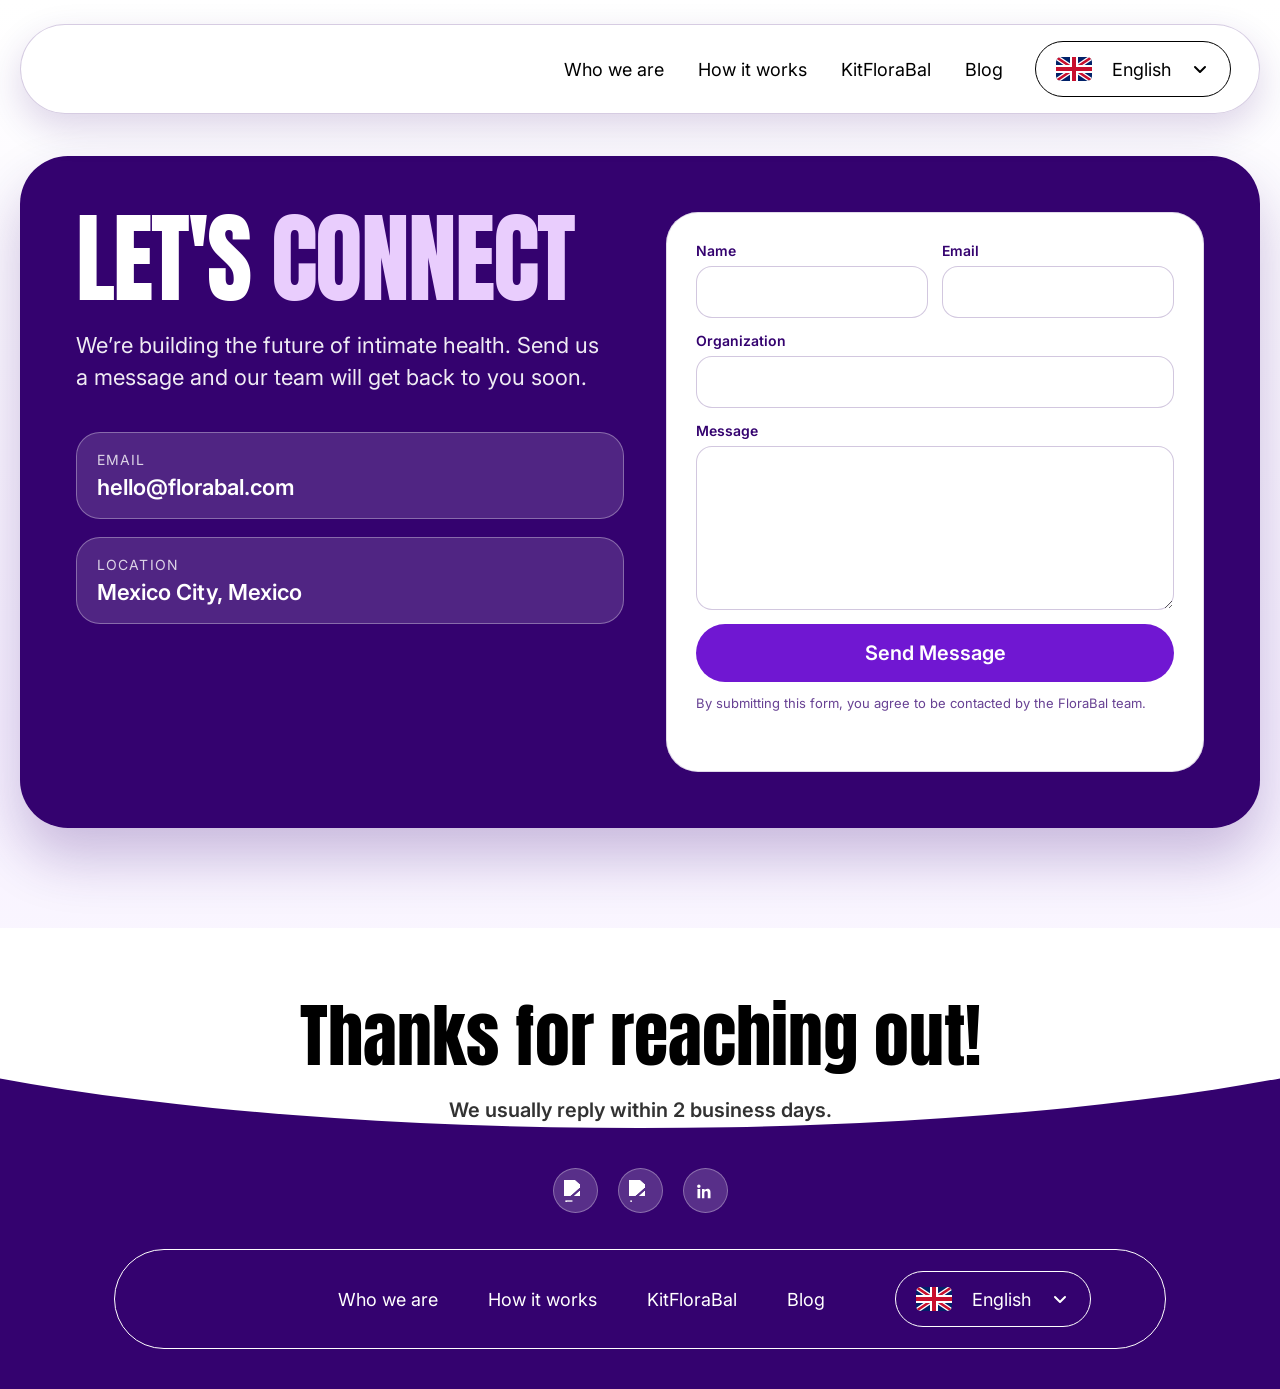
==== contact.html @ 538a1938 "fix: clarify contact form success copy Agent-Logs-Url: https://github.com/Regina988/FloraBal/session" ====
<!DOCTYPE html>
<html lang="en">
<head>
  <meta charset="UTF-8">
  <meta name="viewport" content="width=device-width, initial-scale=1.0">
  <title>FloraBal - Contact</title>
  <link rel="stylesheet" href="styles.css">
  <link href="https://fonts.googleapis.com/css2?family=Anton&family=Inter:wght@400;500;600;700&family=Poppins:wght@400;600;700&display=swap" rel="stylesheet">
</head>
<body class="contact-page">
  <header class="header">
    <nav class="navbar">
      <a href="index.html" class="nav-logo">
        <div class="nav-logo-crop">
          <img src="https://www.figma.com/api/mcp/asset/7f78518b-f1ac-4896-90ff-1c907b80309f" alt="FloraBal Logo" class="logo-img-crop">
        </div>
      </a>
      <button type="button" class="menu-toggle" data-menu-toggle aria-label="Open navigation menu" aria-expanded="false" aria-controls="primary-navigation">
        <span></span>
        <span></span>
        <span></span>
      </button>
      <div class="nav-actions" id="primary-navigation" data-mobile-drawer>
        <ul class="nav-links">
          <li><a href="wip.html" data-i18n="nav.whoWeAre">Who we are</a></li>
          <li><a href="wip.html" data-i18n="nav.howItWorks">How it works</a></li>
          <li><a href="wip.html" data-i18n="nav.kitFloraBal">KitFloraBal</a></li>
          <li><a href="wip.html" data-i18n="nav.blog">Blog</a></li>
        </ul>
        <div class="lang-selector" data-lang-selector>
          <button class="lang-selector-trigger" type="button" data-lang-trigger aria-haspopup="listbox" aria-expanded="false" aria-label="Change language">
            <img src="" alt="UK flag" class="lang-flag" data-lang-current-flag>
            <span class="lang-text" data-i18n="lang.current">English</span>
            <svg class="lang-caret" width="20" height="20" viewBox="0 0 20 20" fill="none">
              <path d="M5 8L10 13L15 8" stroke="currentColor" stroke-width="2" stroke-linecap="round" stroke-linejoin="round"/>
            </svg>
          </button>
          <ul class="lang-menu" role="listbox" aria-label="Language options">
            <li><button type="button" class="lang-option" role="option" data-lang-option data-lang="en"><img src="[data-uri]" alt="UK flag" class="lang-flag" data-lang-option-flag data-lang-flag="en"><span class="lang-option-label">English</span></button></li>
            <li><button type="button" class="lang-option" role="option" data-lang-option data-lang="es"><img src="[data-uri]" alt="Bandera de España" class="lang-flag" data-lang-option-flag data-lang-flag="es"><span class="lang-option-label">Español</span></button></li>
          </ul>
        </div>
      </div>
    </nav>
  </header>
  <div class="mobile-nav-overlay" data-mobile-overlay></div>

  <main class="contact-main">
    <section class="contact-hero">
      <div class="contact-hero-inner">
        <div class="contact-copy">
          <h1 class="contact-heading">
            <span data-i18n="contact.headingPrefix">LET'S</span>
            <span class="text-lilac" data-i18n="contact.headingHighlight">CONNECT</span>
          </h1>
          <p class="contact-lead" data-i18n="contact.lead">
            We’re building the future of intimate health. Send us a message and our team will get back to you soon.
          </p>
          <div class="contact-info-list">
            <div class="contact-info-card">
              <p class="contact-info-label" data-i18n="contact.info.email.label">Email</p>
              <a href="mailto:hello@florabal.com" class="contact-info-value">hello@florabal.com</a>
            </div>
            <div class="contact-info-card">
              <p class="contact-info-label" data-i18n="contact.info.location.label">Location</p>
              <p class="contact-info-value" data-i18n="contact.info.location.value">Mexico City, Mexico</p>
            </div>
          </div>
        </div>

        <form class="contact-form">
          <div class="contact-field-grid">
            <div class="contact-field">
              <label for="contact-name" data-i18n="contact.form.name">Name</label>
              <input id="contact-name" name="name" type="text" autocomplete="name" required>
            </div>
            <div class="contact-field">
              <label for="contact-email" data-i18n="contact.form.email">Email</label>
              <input id="contact-email" name="email" type="email" autocomplete="email" required>
            </div>
          </div>
          <div class="contact-field">
            <label for="contact-company" data-i18n="contact.form.company">Organization</label>
            <input id="contact-company" name="company" type="text" autocomplete="organization">
          </div>
          <div class="contact-field">
            <label for="contact-message" data-i18n="contact.form.message">Message</label>
            <textarea id="contact-message" name="message" rows="5" required></textarea>
          </div>
          <button class="btn-contact-submit" type="submit" data-i18n="contact.form.submit">Send Message</button>
          <p class="contact-form-note" data-i18n="contact.form.note">By submitting this form, you agree to be contacted by the FloraBal team.</p>
          <p class="contact-submit-feedback" data-form-feedback aria-live="polite"></p>
        </form>
      </div>
    </section>
  </main>

  <footer class="footer-section contact-footer">
    <div class="footer-white-ellipse"></div>
    <div class="footer-content">
      <div class="footer-top-content">
        <h2 class="footer-heading" data-i18n="footer.heading">Thanks for reaching out!</h2>
        <p class="footer-subtext" data-i18n="footer.subtext">We usually reply within 2 business days.</p>
      </div>
      <div class="social-icons">
        <a href="wip.html" class="social-link" aria-label="Facebook">
          <img src="https://www.figma.com/api/mcp/asset/e11e60f7-cea5-4b89-84c3-7c060d183990" alt="Facebook">
        </a>
        <a href="wip.html" class="social-link" aria-label="Instagram">
          <img src="https://www.figma.com/api/mcp/asset/6de7e89c-67b3-40a7-8d57-e73ece543006" alt="Instagram">
        </a>
        <a href="wip.html" class="social-link" aria-label="LinkedIn">
          <svg width="24" height="24" viewBox="0 0 24 24" fill="none" aria-hidden="true">
            <path d="M5.3 8.6a1.9 1.9 0 1 1 0-3.8 1.9 1.9 0 0 1 0 3.8ZM3.8 20V9.8h3V20h-3Zm4.9 0V9.8h2.9v1.4h.1c.4-.8 1.4-1.6 2.8-1.6 3 0 3.5 2 3.5 4.5V20h-3v-5.1c0-1.2 0-2.8-1.7-2.8s-2 1.3-2 2.7V20h-2.9Z"/>
          </svg>
        </a>
      </div>
    </div>
    <nav class="bottom-nav">
      <div class="bottom-nav-inner">
        <a href="index.html" class="bottom-nav-logo">
          <div class="bottom-nav-logo-crop">
            <img src="https://www.figma.com/api/mcp/asset/dd02a08c-ef44-49fe-b847-50de80b6694a" alt="FloraBal" class="bottom-logo-img-crop">
          </div>
        </a>
        <ul class="bottom-nav-links">
          <li><a href="wip.html" data-i18n="nav.whoWeAre">Who we are</a></li>
          <li><a href="wip.html" data-i18n="nav.howItWorks">How it works</a></li>
          <li><a href="wip.html" data-i18n="nav.kitFloraBal">KitFloraBal</a></li>
          <li><a href="wip.html" data-i18n="nav.blog">Blog</a></li>
        </ul>
        <div class="lang-selector lang-selector-dark" data-lang-selector>
          <button class="lang-selector-trigger" type="button" data-lang-trigger aria-haspopup="listbox" aria-expanded="false" aria-label="Change language">
            <img src="" alt="UK flag" class="lang-flag" data-lang-current-flag>
            <span class="lang-text" data-i18n="lang.current">English</span>
            <svg class="lang-caret" width="20" height="20" viewBox="0 0 20 20" fill="none">
              <path d="M5 8L10 13L15 8" stroke="currentColor" stroke-width="2" stroke-linecap="round" stroke-linejoin="round"/>
            </svg>
          </button>
          <ul class="lang-menu" role="listbox" aria-label="Language options">
            <li><button type="button" class="lang-option" role="option" data-lang-option data-lang="en"><img src="[data-uri]" alt="UK flag" class="lang-flag" data-lang-option-flag data-lang-flag="en"><span class="lang-option-label">English</span></button></li>
            <li><button type="button" class="lang-option" role="option" data-lang-option data-lang="es"><img src="[data-uri]" alt="Bandera de España" class="lang-flag" data-lang-option-flag data-lang-flag="es"><span class="lang-option-label">Español</span></button></li>
          </ul>
        </div>
      </div>
    </nav>
  </footer>

  <script>
    const translations = {
      en: {
        'lang.current': 'English',
        'nav.whoWeAre': 'Who we are',
        'nav.howItWorks': 'How it works',
        'nav.kitFloraBal': 'KitFloraBal',
        'nav.blog': 'Blog',
        'contact.headingPrefix': "LET'S",
        'contact.headingHighlight': 'CONNECT',
        'contact.lead': 'We’re building the future of intimate health. Send us a message and our team will get back to you soon.',
        'contact.info.email.label': 'Email',
        'contact.info.location.label': 'Location',
        'contact.info.location.value': 'Mexico City, Mexico',
        'contact.form.name': 'Name',
        'contact.form.email': 'Email',
        'contact.form.company': 'Organization',
        'contact.form.message': 'Message',
        'contact.form.submit': 'Send Message',
        'contact.form.note': 'By submitting this form, you agree to be contacted by the FloraBal team.',
        'contact.form.success': 'Thanks! Your message has been prepared. Please review and send it from your email app.',
        'footer.heading': 'Thanks for reaching out!',
        'footer.subtext': 'We usually reply within 2 business days.'
      },
      es: {
        'lang.current': 'Español',
        'nav.whoWeAre': 'Quiénes somos',
        'nav.howItWorks': 'Cómo funciona',
        'nav.kitFloraBal': 'KitFloraBal',
        'nav.blog': 'Blog',
        'contact.headingPrefix': 'HABLEMOS',
        'contact.headingHighlight': 'HOY',
        'contact.lead': 'Estamos construyendo el futuro de la salud íntima. Envíanos un mensaje y nuestro equipo te responderá pronto.',
        'contact.info.email.label': 'Correo',
        'contact.info.location.label': 'Ubicación',
        'contact.info.location.value': 'Ciudad de México, México',
        'contact.form.name': 'Nombre',
        'contact.form.email': 'Correo',
        'contact.form.company': 'Organización',
        'contact.form.message': 'Mensaje',
        'contact.form.submit': 'Enviar mensaje',
        'contact.form.note': 'Al enviar este formulario, aceptas que el equipo de FloraBal se comunique contigo.',
        'contact.form.success': '¡Gracias! Tu mensaje quedó listo. Revísalo y envíalo desde tu app de correo.',
        'footer.heading': '¡Gracias por escribirnos!',
        'footer.subtext': 'Normalmente respondemos dentro de 2 días hábiles.'
      }
    };

    const flagByLanguage = {
      en: "<svg xmlns='http://www.w3.org/2000/svg' viewBox='0 0 36 24'><rect width='36' height='24' fill='#012169'/><path d='M0 0l36 24M36 0L0 24' stroke='#fff' stroke-width='5'/><path d='M0 0l36 24M36 0L0 24' stroke='#C8102E' stroke-width='2.5'/><path d='M18 0v24M0 12h36' stroke='#fff' stroke-width='8'/><path d='M18 0v24M0 12h36' stroke='#C8102E' stroke-width='4'/></svg>",
      es: "<svg xmlns='http://www.w3.org/2000/svg' viewBox='0 0 36 24'><rect width='36' height='24' fill='#c60b1e'/><rect y='6' width='36' height='12' fill='#ffc400'/></svg>"
    };

    const selectorElements = document.querySelectorAll('[data-lang-selector]');
    const optionFlagElements = document.querySelectorAll('[data-lang-option-flag]');
    const storageKey = 'florabal-language';
    const menuToggle = document.querySelector('[data-menu-toggle]');
    const mobileDrawer = document.querySelector('[data-mobile-drawer]');
    const mobileOverlay = document.querySelector('[data-mobile-overlay]');
    const mobileMenuLinks = document.querySelectorAll('.nav-links a');
    const contactForm = document.querySelector('.contact-form');
    const formFeedback = document.querySelector('[data-form-feedback]');

    function applyLanguage(language) {
      const selectedLanguage = translations[language] ? language : 'en';
      const languageMap = translations[selectedLanguage];

      document.documentElement.lang = selectedLanguage;
      document.title = selectedLanguage === 'es' ? 'FloraBal - Contacto' : 'FloraBal - Contact';

      document.querySelectorAll('[data-i18n]').forEach((element) => {
        const key = element.getAttribute('data-i18n');
        if (languageMap[key] !== undefined) {
          element.textContent = languageMap[key];
        }
      });

      selectorElements.forEach((selector) => {
        const flag = selector.querySelector('[data-lang-current-flag]');
        if (flag) {
          flag.src = `data:image/svg+xml,${encodeURIComponent(flagByLanguage[selectedLanguage])}`;
          flag.alt = selectedLanguage === 'es' ? 'Bandera de España' : 'UK flag';
        }
      });

      localStorage.setItem(storageKey, selectedLanguage);

      if (formFeedback) {
        formFeedback.textContent = '';
      }
    }

    function hydrateLanguageOptionFlags() {
      optionFlagElements.forEach((flag) => {
        const optionLanguage = flag.getAttribute('data-lang-flag');
        if (optionLanguage && flagByLanguage[optionLanguage]) {
          flag.src = `data:image/svg+xml,${encodeURIComponent(flagByLanguage[optionLanguage])}`;
        }
      });
    }

    function closeAllMenus() {
      selectorElements.forEach((selector) => {
        selector.classList.remove('is-open');
        const trigger = selector.querySelector('[data-lang-trigger]');
        if (trigger) {
          trigger.setAttribute('aria-expanded', 'false');
        }
      });
    }

    function closeMobileNavigation() {
      document.body.classList.remove('nav-open');
      if (menuToggle) {
        menuToggle.setAttribute('aria-expanded', 'false');
        menuToggle.setAttribute('aria-label', 'Open navigation menu');
      }
    }

    function toggleMobileNavigation() {
      const willOpen = !document.body.classList.contains('nav-open');
      document.body.classList.toggle('nav-open', willOpen);
      if (menuToggle) {
        menuToggle.setAttribute('aria-expanded', String(willOpen));
        menuToggle.setAttribute('aria-label', willOpen ? 'Close navigation menu' : 'Open navigation menu');
      }
    }

    selectorElements.forEach((selector) => {
      const trigger = selector.querySelector('[data-lang-trigger]');
      const options = selector.querySelectorAll('[data-lang-option]');

      trigger?.addEventListener('click', (event) => {
        event.stopPropagation();
        const willOpen = !selector.classList.contains('is-open');
        closeAllMenus();
        if (willOpen) {
          selector.classList.add('is-open');
          trigger.setAttribute('aria-expanded', 'true');
        }
      });

      options.forEach((option) => {
        option.addEventListener('click', (event) => {
          event.preventDefault();
          event.stopPropagation();
          const selectedLanguage = option.getAttribute('data-lang');
          if (selectedLanguage) {
            applyLanguage(selectedLanguage);
          }
          closeAllMenus();
        });
      });
    });

    menuToggle?.addEventListener('click', () => {
      closeAllMenus();
      toggleMobileNavigation();
    });

    mobileOverlay?.addEventListener('click', closeMobileNavigation);

    mobileMenuLinks.forEach((link) => {
      link.addEventListener('click', closeMobileNavigation);
    });

    contactForm?.addEventListener('submit', (event) => {
      event.preventDefault();
      const selectedLanguage = document.documentElement.lang === 'es' ? 'es' : 'en';
      const languageMap = translations[selectedLanguage];

      if (!contactForm.checkValidity()) {
        contactForm.reportValidity();
        return;
      }

      const name = contactForm.elements.namedItem('name')?.value?.trim() || '';
      const email = contactForm.elements.namedItem('email')?.value?.trim() || '';
      const company = contactForm.elements.namedItem('company')?.value?.trim() || '';
      const message = contactForm.elements.namedItem('message')?.value?.trim() || '';
      const mailSubject = name ? `FloraBal Contact - ${name}` : 'FloraBal Contact Form';
      const mailBody = [
        `Name: ${name || '-'}`,
        `Email: ${email || '-'}`,
        `Organization: ${company || '-'}`,
        '',
        'Message:',
        message || '-'
      ].join('\n');
      const mailQuery = new URLSearchParams({ subject: mailSubject, body: mailBody }).toString();

      if (formFeedback) {
        formFeedback.textContent = languageMap['contact.form.success'];
      }

      contactForm.reset();
      window.location.href = `mailto:hello@florabal.com?${mailQuery}`;
    });

    document.addEventListener('click', closeAllMenus);
    document.addEventListener('keydown', (event) => {
      if (event.key === 'Escape') {
        closeAllMenus();
        closeMobileNavigation();
      }
    });

    mobileDrawer?.addEventListener('click', (event) => {
      event.stopPropagation();
    });

    hydrateLanguageOptionFlags();
    applyLanguage(localStorage.getItem(storageKey) || 'en');
  </script>
</body>
</html>
---- styles.css ----
/* ===== Reset & Base ===== */
*, *::before, *::after {
  margin: 0;
  padding: 0;
  box-sizing: border-box;
}

:root {
  --purple: #7017D2;
  --dark-purple: #34026f;
  --lilac: #F7F1FF;
  --light-lilac: #E9CDFD;
  --card-bg: #EEEDFE;
  --white: #FFFFFF;
  --black: #000000;
  --badge-bg: rgba(112, 23, 210, 0.41);
  --callout-bg: rgba(206, 203, 246, 0.57);
  --social-circle-bg: rgba(255, 255, 255, 0.18);
}

html {
  scroll-behavior: smooth;
}

body {
  font-family: 'Inter', sans-serif;
  color: var(--black);
  background: var(--white);
  overflow-x: hidden;
}

a {
  text-decoration: none;
  color: inherit;
}

ul {
  list-style: none;
}

img {
  max-width: 100%;
  display: block;
}

/* ===== Typography ===== */
.section-heading {
  font-family: 'Anton', sans-serif;
  font-size: 90px;
  letter-spacing: -1.8px;
  line-height: 1.1;
  font-weight: 400;
}

.text-white { color: var(--white); }
.text-lilac { color: var(--light-lilac); }
.text-purple { color: var(--purple); }

/* ===== Buttons ===== */
.btn {
  display: inline-flex;
  align-items: center;
  justify-content: center;
  padding: 8px 26px;
  height: 54px;
  border-radius: 50px;
  font-family: 'Inter', sans-serif;
  font-weight: 600;
  font-size: 20px;
  text-decoration: underline;
  color: var(--black);
  background: var(--lilac);
  cursor: pointer;
  border: none;
  transition: opacity 0.2s;
}

.btn:hover {
  opacity: 0.85;
}

/* ===== Header / Navbar ===== */
.header {
  position: relative;
  width: 1248px;
  z-index: 100;
  margin: 24px auto 0;
}

.navbar {
  display: flex;
  align-items: center;
  justify-content: space-between;
  background: rgba(255, 255, 255, 0.96);
  border: 1px solid rgba(52, 2, 111, 0.2);
  border-radius: 50px;
  padding: 16px 28px;
  min-height: 88px;
  box-shadow: 0 14px 36px rgba(52, 2, 111, 0.16);
  backdrop-filter: blur(8px);
}

.nav-actions {
  display: flex;
  align-items: center;
  gap: 32px;
}

/* Logo: uses sprite-crop from Figma asset */
.nav-logo {
  flex-shrink: 0;
  text-decoration: none;
}

.nav-logo-crop {
  width: 174px;
  height: 44px;
  position: relative;
  overflow: hidden;
}

.logo-img-crop {
  position: absolute;
  width: 515.56%;
  max-width: none;
  left: -399.34%;
  top: -145.56%;
}

/* If you replace the logo with your own image file, use this class instead: */
.logo-img-custom {
  height: 44px;
  width: auto;
}

.nav-links {
  display: flex;
  align-items: center;
  gap: 34px;
}

.nav-links a {
  font-size: 18px;
  font-weight: 400;
  color: var(--black);
  transition: color 0.2s;
}

.nav-links a:hover {
  color: var(--purple);
}

.lang-selector {
  position: relative;
  width: 196px;
}

.lang-selector-trigger {
  display: flex;
  align-items: center;
  gap: 8px;
  width: 100%;
  border: 1px solid var(--black);
  border-radius: 50px;
  padding: 12px 20px;
  height: 56px;
  cursor: pointer;
  background: var(--white);
  color: var(--black);
  font: inherit;
}

.lang-flag {
  width: 36px;
  height: 24px;
  border-radius: 5px;
  object-fit: cover;
}

.lang-text {
  font-size: 18px;
  flex: 1;
  text-align: center;
  white-space: nowrap;
}

.lang-caret {
  width: 20px;
  height: 20px;
  transition: transform 0.2s ease;
}

.lang-selector.is-open .lang-caret {
  transform: rotate(180deg);
}

.lang-menu {
  position: absolute;
  top: calc(100% + 8px);
  left: 0;
  right: 0;
  border: 1px solid var(--black);
  border-radius: 18px;
  background: var(--white);
  padding: 8px;
  list-style: none;
  display: none;
  z-index: 30;
}

.lang-selector.is-open .lang-menu {
  display: block;
}

.lang-option {
  width: 100%;
  border: none;
  background: transparent;
  border-radius: 12px;
  padding: 8px 10px;
  display: flex;
  align-items: center;
  gap: 10px;
  cursor: pointer;
  font: inherit;
}

.lang-option:hover,
.lang-option:focus-visible {
  background: var(--lilac);
  outline: none;
}

.lang-option-label {
  font-size: 16px;
  line-height: 1.2;
}

.lang-option .lang-flag {
  width: 28px;
  height: 19px;
}

.menu-toggle,
.mobile-nav-overlay {
  display: none;
}

.menu-toggle {
  align-items: center;
  justify-content: center;
  flex-direction: column;
  gap: 5px;
  width: 48px;
  height: 48px;
  border-radius: 16px;
  border: 1px solid rgba(52, 2, 111, 0.25);
  background: var(--white);
  cursor: pointer;
}

.menu-toggle span {
  display: block;
  width: 22px;
  height: 2px;
  background: var(--dark-purple);
  transition: transform 0.2s ease, opacity 0.2s ease;
}

body.nav-open .menu-toggle span:nth-child(1) {
  transform: translateY(7px) rotate(45deg);
}

body.nav-open .menu-toggle span:nth-child(2) {
  opacity: 0;
}

body.nav-open .menu-toggle span:nth-child(3) {
  transform: translateY(-7px) rotate(-45deg);
}

/* ===== Hero ===== */
.hero {
  padding: 56px 96px 75px;
  max-width: 1440px;
  margin: 0 auto;
}

.hero-image-wrapper {
  position: relative;
  width: 100%;
  height: 812px;
  border-radius: 50px;
  overflow: hidden;
}

.hero-image {
  width: 100%;
  height: 100%;
  object-fit: cover;
}

.hero-overlay {
  position: absolute;
  inset: 0;
  background: rgba(14, 0, 47, 0.1);
}

.hero-title-wrapper {
  position: absolute;
  bottom: 0;
  left: 50%;
  transform: translateX(-50%);
  display: flex;
  align-items: center;
  justify-content: center;
  padding: 10px;
  filter: drop-shadow(0 0 50px rgba(0, 0, 0, 0.3));
}

.hero-title {
  font-family: 'Anton', sans-serif;
  font-size: 350px;
  color: var(--white);
  letter-spacing: -7px;
  line-height: 1;
  text-align: center;
  font-weight: 400;
  position: relative;
  display: inline-block;
  --glow-x: 50%;
  --glow-y: 50%;
}

.hero-title::after {
  content: attr(data-text);
  position: absolute;
  inset: 0;
  color: transparent;
  pointer-events: none;
  background: radial-gradient(
    circle 200px at var(--glow-x) var(--glow-y),
    rgba(247, 235, 255, 1) 0%,
    rgba(239, 220, 255, 0.7) 28%,
    rgba(239, 220, 255, 0.22) 52%,
    rgba(239, 220, 255, 0) 75%
  );
  -webkit-background-clip: text;
  background-clip: text;
  opacity: 0;
  transition: opacity 0.25s ease;
}

.hero-title:hover::after {
  opacity: 1;
}

/* ===== What is FloraBal ===== */
.what-is {
  background: var(--dark-purple);
  padding: 73px 0;
}

.what-is-inner {
  max-width: 1440px;
  margin: 0 auto;
  display: flex;
  align-items: center;
  gap: 77px;
  padding: 0 98px;
}

.what-is-image {
  flex-shrink: 0;
  width: 510px;
  height: 451px;
  border-radius: 50px;
  overflow: hidden;
}

.what-is-image img {
  width: 100%;
  height: 100%;
  object-fit: cover;
}

.what-is-content {
  flex: 1;
  max-width: 659px;
}

.what-is-content .section-heading {
  margin-bottom: 40px;
}

.what-is-text {
  font-size: 20px;
  font-weight: 500;
  line-height: 30px;
  color: var(--white);
  margin-bottom: 16px;
}

.what-is-buttons {
  display: flex;
  gap: 22px;
  margin-top: 32px;
}

/* ===== The Problem ===== */
.problem {
  padding: 80px 0 60px;
  max-width: 1440px;
  margin: 0 auto;
}

.problem-inner {
  padding: 0 96px;
}

.problem-heading {
  margin-bottom: 12px;
}

.problem-content {
  display: flex;
  gap: 30px;
  margin-top: 20px;
}

.problem-left {
  flex-shrink: 0;
  background: var(--lilac);
  border-radius: 50px;
  padding: 40px 20px;
  display: flex;
  align-items: center;
  justify-content: center;
}

.problem-left .mexico-map {
  width: 520px;
  height: 326px;
}

.problem-right {
  flex: 1;
}

.problem-description {
  display: flex;
  gap: 16px;
}

.problem-border {
  width: 4px;
  background: rgba(112, 23, 210, 0.26);
  border-radius: 2px;
  flex-shrink: 0;
  align-self: stretch;
}

.problem-text-area {
  flex: 1;
}

.problem-intro {
  font-size: 22px;
  font-weight: 500;
  line-height: 30px;
  margin-bottom: 24px;
}

.problem-cards {
  display: flex;
  gap: 50px;
  margin-bottom: 24px;
}

.problem-card {
  width: 159px;
  min-height: 210px;
  border: 1px solid var(--light-lilac);
  border-radius: 12px;
  padding: 16px;
  background: var(--white);
}

.problem-card-icon {
  width: 43px;
  height: 43px;
  display: flex;
  align-items: center;
  justify-content: center;
  margin-bottom: 16px;
  background: var(--lilac);
  border-radius: 8px;
}

.problem-card h4 {
  font-size: 18px;
  font-weight: 700;
  letter-spacing: -0.32px;
  margin: 0 0 10px;
}

.problem-card p {
  font-size: 16px;
  font-weight: 400;
  letter-spacing: -0.28px;
  line-height: 1.3;
  margin: 0;
}

.problem-callout {
  background: var(--callout-bg);
  border-radius: 12px;
  padding: 14px;
}

.problem-callout p {
  font-size: 16px;
  font-weight: 500;
  letter-spacing: -0.28px;
  color: var(--dark-purple);
  line-height: 1.4;
}

/* ===== Our Solution ===== */
.solution {
  background: var(--dark-purple);
  padding: 76px 0;
}

.solution-inner {
  max-width: 1440px;
  margin: 0 auto;
  display: flex;
  align-items: stretch;
  gap: 80px;
  padding: 0 96px;
}

.solution-left {
  flex: 1 1 0;
  max-width: none;
  background: rgba(255, 255, 255, 0.06);
  border: 1px solid rgba(233, 205, 253, 0.28);
  border-radius: 36px;
  padding: 38px 34px;
  box-shadow: inset 0 1px 0 rgba(255, 255, 255, 0.16);
}

.solution-left .section-heading {
  margin-bottom: 40px;
}

.solution-badges {
  display: grid;
  grid-template-columns: repeat(3, minmax(0, 1fr));
  gap: 16px;
  margin-bottom: 50px;
}

.badge {
  width: 100%;
  min-height: 118px;
  background: var(--badge-bg);
  border-radius: 12px;
  border: 1px solid rgba(233, 205, 253, 0.28);
  padding: 18px 20px;
  display: flex;
  flex-direction: column;
  justify-content: center;
}

.badge-value {
  font-family: 'Poppins', sans-serif;
  font-weight: 700;
  font-size: 30px;
  line-height: 30px;
  color: var(--white);
}

.badge-label {
  font-family: 'Poppins', sans-serif;
  font-weight: 400;
  font-size: 20px;
  line-height: 30px;
  color: var(--light-lilac);
}

.solution-text {
  font-size: 20px;
  font-weight: 500;
  line-height: 30px;
  color: var(--white);
  margin-bottom: 16px;
}

.solution-text strong {
  font-weight: 700;
}

.solution-left .btn {
  margin-top: 30px;
}

.solution-right {
  flex: 1 1 0;
  max-width: none;
  border-radius: 40px;
  overflow: hidden;
  border: 1px solid rgba(233, 205, 253, 0.28);
  box-shadow: 0 22px 48px rgba(0, 0, 0, 0.25);
  align-self: stretch;
  position: relative;
}

.solution-image {
  position: absolute;
  inset: 0;
  width: 100%;
  height: 100%;
  object-fit: cover;
}

/* ===== Why FloraBal ===== */
.why-florabal {
  padding: 80px 0;
  max-width: 1440px;
  margin: 0 auto;
}

.why-inner {
  padding: 0 95px;
}

.why-heading {
  margin-bottom: 8px;
}

.why-subtitle {
  font-size: 30px;
  font-weight: 500;
  line-height: 45px;
  margin-bottom: 40px;
  max-width: 1246px;
}

.why-cards {
  display: flex;
  gap: 79px;
}

.why-card {
  flex: 1;
  background: var(--card-bg);
  border-radius: 40px;
  padding: 43px 48px 50px;
  min-height: 442px;
}

.why-card-icon {
  width: 80px;
  height: 80px;
  background: var(--white);
  border-radius: 12px;
  display: flex;
  align-items: center;
  justify-content: center;
  margin-bottom: 28px;
}

.why-card h3 {
  font-family: 'Poppins', sans-serif;
  font-weight: 700;
  font-size: 25px;
  line-height: 30px;
  margin-bottom: 20px;
}

.why-card p {
  font-family: 'Poppins', sans-serif;
  font-weight: 400;
  font-size: 20px;
  line-height: 35px;
}

/* ===== Testimonies & Partners ===== */
.testimonies {
  padding: 60px 0 80px;
  max-width: 1440px;
  margin: 0 auto;
}

.testimonies-inner {
  padding: 0 95px;
}

.testimonies-heading {
  margin-bottom: 40px;
}

.testimonial-cards {
  display: flex;
  gap: 42px;
}

.testimonial-card {
  flex: 1;
  background: var(--white);
  border: 1px solid var(--black);
  border-radius: 50px;
  padding: 34px 30px 40px;
  min-height: 417px;
  display: flex;
  flex-direction: column;
}

.testimonial-header {
  display: flex;
  align-items: center;
  gap: 20px;
  margin-bottom: 28px;
}

.testimonial-avatar {
  width: 70px;
  height: 70px;
  border-radius: 50%;
  object-fit: cover;
  flex-shrink: 0;
}

.testimonial-info h4 {
  font-family: 'Poppins', sans-serif;
  font-weight: 600;
  font-size: 20px;
  line-height: 1.2;
}

.testimonial-info p {
  font-family: 'Poppins', sans-serif;
  font-size: 15px;
  line-height: 1.1;
  margin-top: 4px;
}

.testimonial-quote-icon {
  margin-bottom: 20px;
}

.testimonial-quote-icon img {
  width: 54px;
  height: 35px;
}

.testimonial-text {
  font-family: 'Poppins', sans-serif;
  font-size: 20px;
  line-height: 1.2;
  letter-spacing: 0.6px;
  flex: 1;
}

/* ===== Footer / Contact ===== */
.footer-section {
  position: relative;
  overflow: hidden;
  padding-bottom: 40px;
  background: var(--dark-purple);
}

/* White ellipse that overlaps the top — creates the crescent moon transition */
.footer-white-ellipse {
  position: absolute;
  top: -120px;
  left: 50%;
  transform: translateX(-50%);
  width: 1813px;
  height: 340px;
  background: var(--white);
  border-radius: 0 0 50% 50%;
  z-index: 1;
}

.footer-content {
  position: relative;
  z-index: 2;
  text-align: center;
  padding-top: 45px;
}

.footer-top-content {
  position: relative;
  z-index: 2;
}

.footer-bottom-content {
  position: relative;
  z-index: 2;
  margin-top: 68px;
}

.footer-heading {
  font-family: 'Anton', sans-serif;
  font-size: 70px;
  font-weight: 400;
  color: var(--black);
  margin-bottom: 10px;
}

.footer-subtext {
  font-family: 'Inter', sans-serif;
  font-weight: 600;
  font-size: 20px;
  opacity: 0.8;
  margin-top: 6px;
  margin-bottom: 46px;
}

.btn-contact {
  background: var(--lilac);
  border: none;
  border-radius: 30px;
  padding: 16px 40px;
  font-family: 'Inter', sans-serif;
  font-weight: 500;
  font-size: 20px;
  color: var(--black);
  text-decoration: none;
  display: inline-block;
  box-shadow: 0 20px 40px rgba(0, 0, 0, 0.11);
  cursor: pointer;
  transition: opacity 0.2s;
  margin-bottom: 24px;
}

.btn-contact:hover {
  opacity: 0.85;
}

.social-icons {
  display: flex;
  align-items: center;
  justify-content: center;
  gap: 20px;
  margin-bottom: 36px;
}

.social-link {
  display: flex;
  align-items: center;
  justify-content: center;
  width: 45px;
  height: 45px;
  border-radius: 50%;
  background: var(--social-circle-bg);
  border: 1px solid rgba(255, 255, 255, 0.3);
}

.social-link img,
.social-link svg {
  width: 22px;
  height: 22px;
  object-fit: contain;
}

.social-link img {
  filter: brightness(0) invert(1);
}

.social-link svg {
  color: var(--white);
}

.social-link svg path {
  fill: currentColor;
}

/* ===== Bottom Nav ===== */
.bottom-nav {
  background: var(--dark-purple);
  border: 1px solid var(--white);
  border-radius: 50px;
  max-width: 1052px;
  margin: 0 auto;
  padding: 16px 50px;
  position: relative;
  z-index: 3;
}

.bottom-nav-inner {
  display: flex;
  align-items: center;
  justify-content: center;
  gap: 70px;
}

.bottom-nav-logo {
  flex-shrink: 0;
  display: flex;
  align-items: center;
}

.bottom-nav-logo-crop {
  width: 79px;
  height: 66px;
  position: relative;
  overflow: hidden;
}

.bottom-logo-img-crop {
  position: absolute;
  width: 815.18%;
  max-width: none;
  left: -470.16%;
  top: -55.4%;
}

.bottom-nav-links {
  display: flex;
  align-items: center;
  gap: 50px;
}

.bottom-nav-links a {
  font-size: 18px;
  color: var(--white);
  transition: opacity 0.2s;
}

.bottom-nav-links a:hover {
  opacity: 0.8;
}

.lang-selector-dark {
  color: var(--white);
}

.lang-selector-dark .lang-text,
.lang-selector-dark .lang-option-label {
  color: var(--white);
}

.lang-selector-dark .lang-selector-trigger {
  border-color: var(--white);
  color: var(--white);
  background: var(--dark-purple);
}

.lang-selector-dark .lang-menu {
  top: auto;
  bottom: calc(100% + 8px);
  border-color: var(--white);
  background: var(--dark-purple);
}

.lang-selector-dark .lang-option:hover,
.lang-selector-dark .lang-option:focus-visible {
  background: rgba(255, 255, 255, 0.16);
}

html[lang="es"] .navbar {
  gap: 64px;
}

html[lang="es"] .nav-links,
html[lang="es"] .bottom-nav-links {
  gap: 34px;
}

html[lang="es"] .nav-links a,
html[lang="es"] .bottom-nav-links a {
  font-size: 17px;
  line-height: 1.25;
}

html[lang="es"] .section-heading {
  letter-spacing: -1px;
  line-height: 1.15;
}

html[lang="es"] .problem-card {
  height: auto;
  min-height: 220px;
}

html[lang="es"] .problem-card h4,
html[lang="es"] .why-card h3 {
  line-height: 1.25;
}

html[lang="es"] .problem-card p,
html[lang="es"] .why-card p,
html[lang="es"] .testimonial-text,
html[lang="es"] .what-is-text,
html[lang="es"] .problem-intro,
html[lang="es"] .solution-text {
  line-height: 1.45;
}

html[lang="es"] .btn,
html[lang="es"] .btn-contact {
  padding-inline: 30px;
}

/* ===== Responsive ===== */
@media (max-width: 1300px) {
  .header {
    width: calc(100% - 40px);
  }

  .hero {
    padding: 56px 20px 0;
  }

  .hero-title {
    font-size: 200px;
  }

  .section-heading {
    font-size: 60px;
  }

  .what-is-inner,
  .solution-inner {
    padding: 0 40px;
    gap: 40px;
  }

  .problem-inner,
  .why-inner,
  .testimonies-inner {
    padding: 0 40px;
  }

  html[lang="es"] .nav-links,
  html[lang="es"] .bottom-nav-links {
    gap: 18px;
  }

  .why-cards {
    gap: 30px;
  }

  .testimonial-cards {
    gap: 20px;
  }
}

@media (max-width: 1024px) {
  .header {
    width: calc(100% - 24px);
    margin-top: 12px;
  }

  .navbar {
    min-height: 72px;
    padding: 10px 16px;
    border-radius: 24px;
  }

  .nav-links {
    gap: 18px;
  }

  .nav-links a {
    font-size: 16px;
  }

  .lang-selector {
    width: 168px;
  }

  .lang-selector-trigger {
    height: 48px;
    padding: 8px 14px;
  }

  .lang-text {
    font-size: 16px;
  }

  .what-is-inner {
    flex-direction: column;
    align-items: center;
  }

  .problem-content {
    flex-direction: column;
  }

  .problem-left {
    width: 100%;
  }

  .mexico-map {
    width: 100% !important;
    height: auto !important;
  }

  .solution-inner {
    flex-direction: row;
    align-items: stretch;
    gap: 28px;
  }

  .solution-left {
    flex: 1 1 0;
    padding: 28px 24px;
  }

  .solution-right {
    flex: 1 1 0;
    width: auto;
    height: auto;
  }

  .why-cards {
    flex-direction: column;
  }

  .testimonial-cards {
    flex-direction: column;
  }

  .hero-title {
    font-size: 120px;
  }

  .hero-image-wrapper {
    height: 500px;
    border-radius: 30px;
  }

  .bottom-nav {
    max-width: calc(100% - 40px);
    border-radius: 30px;
  }

  .bottom-nav-inner {
    flex-wrap: wrap;
    gap: 20px;
  }

  .footer-heading {
    font-size: 50px;
  }
}

@media (max-width: 768px) {
  .header {
    width: calc(100% - 20px);
    margin-top: 10px;
  }

  .navbar {
    min-height: 64px;
    padding: 8px 12px;
    border-radius: 20px;
  }

  .nav-logo-crop {
    width: 144px;
    height: 36px;
  }

  .menu-toggle {
    display: inline-flex;
  }

  .mobile-nav-overlay {
    position: fixed;
    inset: 0;
    background: rgba(11, 2, 28, 0.45);
    opacity: 0;
    pointer-events: none;
    transition: opacity 0.2s ease;
    z-index: 95;
  }

  .nav-actions {
    position: fixed;
    top: 84px;
    right: 10px;
    left: 10px;
    background: var(--white);
    border-radius: 24px;
    border: 1px solid rgba(52, 2, 111, 0.15);
    box-shadow: 0 18px 48px rgba(52, 2, 111, 0.2);
    padding: 18px 16px 16px;
    display: flex;
    flex-direction: column;
    align-items: stretch;
    gap: 16px;
    transform: translateY(-12px);
    opacity: 0;
    pointer-events: none;
    transition: transform 0.2s ease, opacity 0.2s ease;
    z-index: 110;
  }

  .nav-links {
    flex-direction: column;
    align-items: flex-start;
    gap: 4px;
  }

  .nav-links a {
    display: block;
    width: 100%;
    font-size: 17px;
    font-weight: 600;
    padding: 10px 8px;
    border-radius: 10px;
    color: var(--dark-purple);
  }

  .nav-links a:hover {
    background: var(--lilac);
  }

  .lang-selector {
    width: 100%;
  }

  body.nav-open {
    overflow: hidden;
  }

  body.nav-open .mobile-nav-overlay {
    opacity: 1;
    pointer-events: auto;
  }

  body.nav-open .nav-actions {
    transform: translateY(0);
    opacity: 1;
    pointer-events: auto;
  }

  .hero {
    padding: 28px 12px 0;
  }

  .hero-title {
    font-size: clamp(64px, 22vw, 110px);
    letter-spacing: -0.03em;
    line-height: 1;
    width: 100%;
    max-width: 100%;
  }

  .hero-title-wrapper {
    left: 0;
    right: 0;
    transform: none;
    width: 100%;
    padding: 0 8px 10px;
  }

  .hero-image-wrapper {
    height: 400px;
    border-radius: 24px;
  }

  .section-heading {
    font-size: 36px;
  }

  .what-is {
    padding: 56px 0;
  }

  .what-is-inner,
  .solution-inner,
  .problem-inner,
  .why-inner,
  .testimonies-inner {
    padding: 0 18px;
  }

  .what-is-image {
    width: 100%;
    height: 260px;
    border-radius: 24px;
  }

  .what-is-buttons {
    flex-direction: column;
    gap: 12px;
  }

  .btn,
  .btn-contact {
    width: 100%;
    font-size: 18px;
  }

  .problem-cards {
    flex-direction: column;
    gap: 16px;
  }

  .problem-card {
    width: 100%;
    height: auto;
    min-height: 150px;
  }

  .solution-badges {
    grid-template-columns: 1fr;
    gap: 10px;
    margin-bottom: 26px;
  }

  .badge {
    min-height: 94px;
  }

  .solution-right {
    height: 280px;
    border-radius: 24px;
  }

  .solution-left {
    border-radius: 24px;
    padding: 22px 16px;
  }

  .solution-left .section-heading {
    margin-bottom: 22px;
  }

  .solution-text {
    font-size: 18px;
    line-height: 1.55;
  }

  .footer-heading {
    font-size: 36px;
  }

  .why-subtitle {
    font-size: 20px;
    line-height: 30px;
  }

  .bottom-nav-links {
    gap: 20px;
  }

  html[lang="es"] .bottom-nav-links a {
    font-size: 13px;
  }

  html[lang="es"] .nav-actions .nav-links a {
    font-size: 16px;
  }
}

/* ===== Contact Page ===== */
.contact-page {
  background: linear-gradient(180deg, #ffffff 0%, #f7f1ff 52%, #ffffff 100%);
}

.contact-main {
  padding: 42px 0 80px;
}

.contact-hero {
  width: 1248px;
  max-width: calc(100% - 40px);
  margin: 0 auto;
}

.contact-hero-inner {
  background: var(--dark-purple);
  border-radius: 48px;
  display: grid;
  grid-template-columns: 1.02fr 1fr;
  gap: 42px;
  padding: 56px;
  box-shadow: 0 30px 56px rgba(52, 2, 111, 0.24);
}

.contact-copy {
  color: var(--white);
}

.contact-heading {
  font-family: 'Anton', sans-serif;
  font-size: clamp(56px, 8vw, 98px);
  line-height: 0.96;
  font-weight: 400;
  letter-spacing: -0.02em;
}

.contact-lead {
  margin-top: 24px;
  font-size: 22px;
  line-height: 1.45;
  opacity: 0.92;
  max-width: 540px;
}

.contact-info-list {
  margin-top: 38px;
  display: grid;
  gap: 18px;
}

.contact-info-card {
  background: rgba(255, 255, 255, 0.14);
  border: 1px solid rgba(255, 255, 255, 0.32);
  border-radius: 24px;
  padding: 18px 20px;
}

.contact-info-label {
  font-size: 14px;
  text-transform: uppercase;
  letter-spacing: 0.08em;
  opacity: 0.8;
}

.contact-info-value {
  display: inline-block;
  margin-top: 6px;
  font-size: 22px;
  font-weight: 600;
  color: var(--white);
}

.contact-form {
  background: var(--white);
  border-radius: 32px;
  padding: 30px;
  box-shadow: inset 0 0 0 1px rgba(52, 2, 111, 0.15);
}

.contact-field-grid {
  display: grid;
  grid-template-columns: repeat(2, minmax(0, 1fr));
  gap: 14px;
}

.contact-field {
  display: flex;
  flex-direction: column;
  gap: 7px;
  margin-bottom: 14px;
}

.contact-field label {
  font-size: 14px;
  font-weight: 600;
  color: var(--dark-purple);
}

.contact-field input,
.contact-field textarea {
  width: 100%;
  border: 1px solid rgba(52, 2, 111, 0.22);
  border-radius: 16px;
  min-height: 52px;
  padding: 12px 16px;
  font-family: 'Inter', sans-serif;
  font-size: 17px;
  color: var(--black);
  outline: none;
  transition: border-color 0.2s ease, box-shadow 0.2s ease;
}

.contact-field textarea {
  min-height: 164px;
  resize: vertical;
}

.contact-field input:focus,
.contact-field textarea:focus {
  border-color: #7f47d7;
  box-shadow: 0 0 0 3px rgba(112, 23, 210, 0.16);
}

.btn-contact-submit {
  width: 100%;
  min-height: 58px;
  border: none;
  border-radius: 999px;
  background: var(--purple);
  color: var(--white);
  font-family: 'Inter', sans-serif;
  font-size: 20px;
  font-weight: 600;
  cursor: pointer;
  transition: opacity 0.2s ease;
}

.btn-contact-submit:hover {
  opacity: 0.86;
}

.contact-form-note {
  margin-top: 12px;
  font-size: 13px;
  line-height: 1.4;
  color: rgba(52, 2, 111, 0.75);
}

.contact-submit-feedback {
  min-height: 20px;
  margin-top: 10px;
  font-size: 14px;
  font-weight: 600;
  color: var(--purple);
}

.contact-footer {
  margin-top: 20px;
}

.contact-footer .footer-content {
  padding-top: 55px;
}

.contact-footer .footer-white-ellipse {
  top: -140px;
}

@media (max-width: 1024px) {
  .contact-main {
    padding: 22px 0 70px;
  }

  .contact-hero-inner {
    grid-template-columns: 1fr;
    gap: 30px;
    padding: 30px;
    border-radius: 34px;
  }

  .contact-heading {
    font-size: clamp(44px, 10vw, 72px);
  }

  .contact-lead {
    margin-top: 18px;
    font-size: 19px;
  }
}

@media (max-width: 768px) {
  .contact-main {
    padding: 16px 0 54px;
  }

  .contact-hero {
    max-width: calc(100% - 20px);
  }

  .contact-hero-inner {
    padding: 24px 18px;
    border-radius: 26px;
  }

  .contact-lead {
    font-size: 18px;
    line-height: 1.55;
  }

  .contact-info-list {
    margin-top: 24px;
    gap: 12px;
  }

  .contact-info-card {
    border-radius: 18px;
    padding: 14px 16px;
  }

  .contact-info-value {
    font-size: 18px;
  }

  .contact-form {
    border-radius: 22px;
    padding: 18px 16px;
  }

  .contact-field-grid {
    grid-template-columns: 1fr;
    gap: 0;
  }

  .contact-field input,
  .contact-field textarea {
    font-size: 16px;
  }

  .btn-contact-submit {
    font-size: 18px;
    min-height: 52px;
  }
}
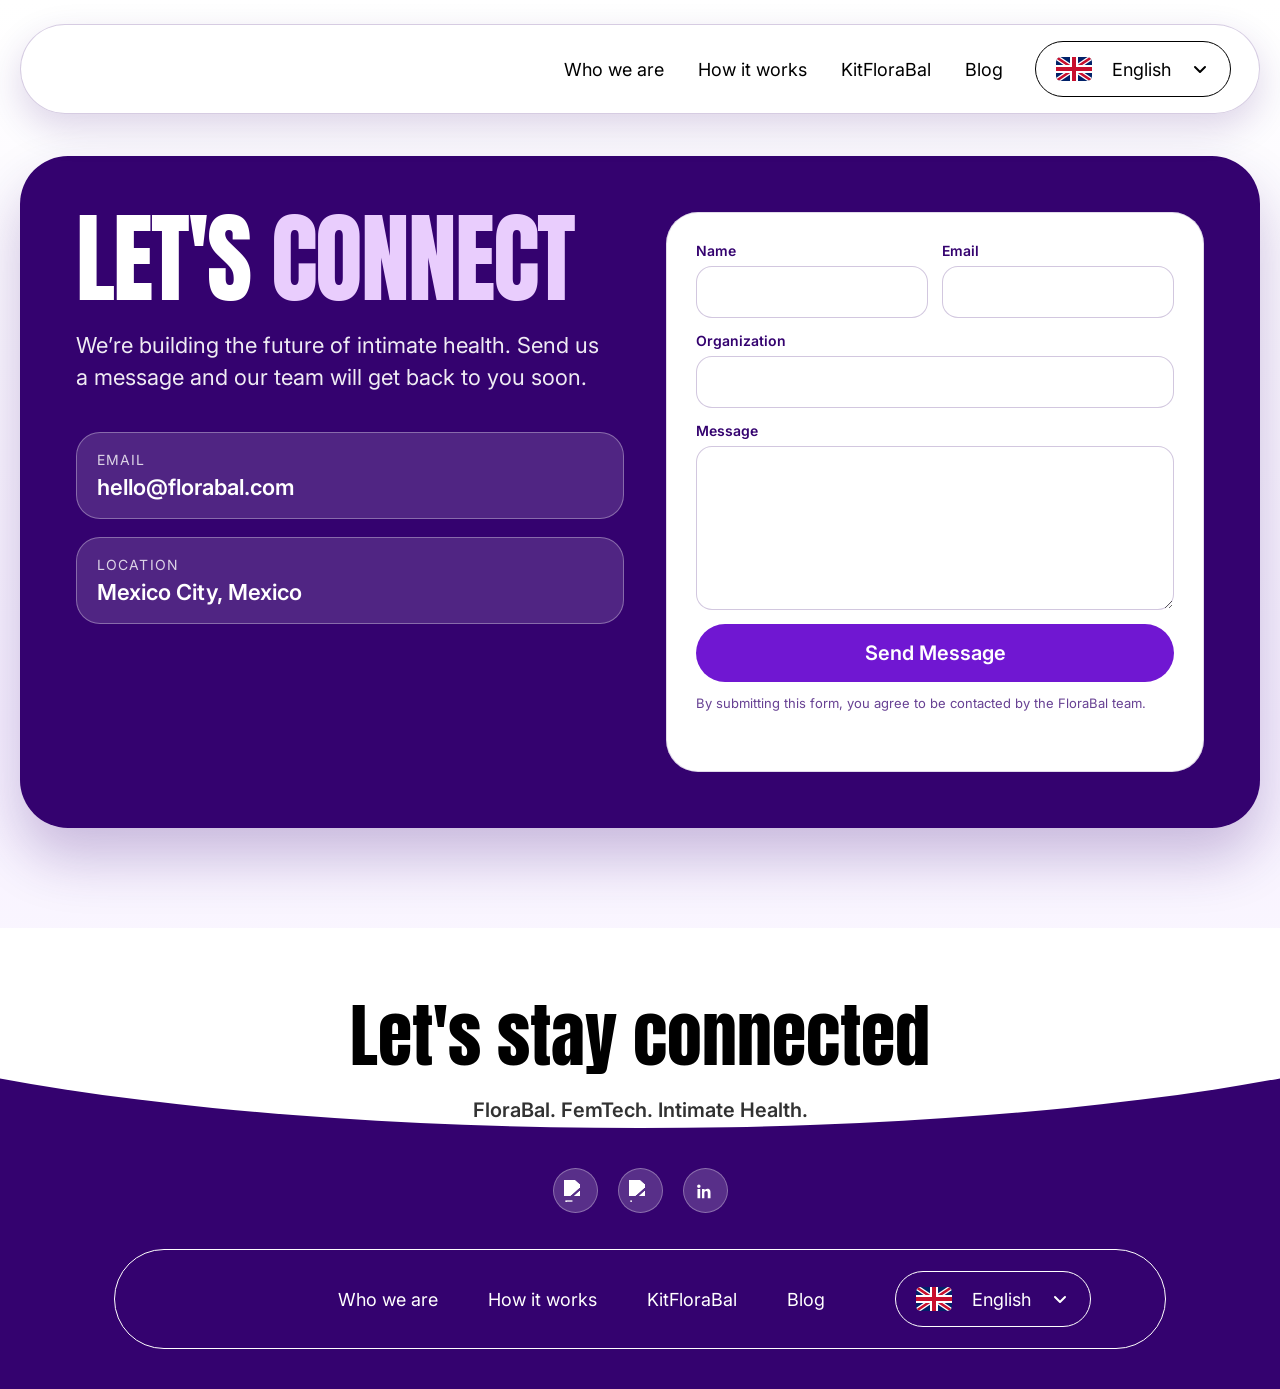
==== commit c19e518e: "fix: refine contact footer messaging and focus behavior Agent-Logs-Url: https://github.com/Regina988" ====
--- a/contact.html
+++ b/contact.html
@@ -90,6 +90,7 @@
           <button class="btn-contact-submit" type="submit" data-i18n="contact.form.submit">Send Message</button>
           <p class="contact-form-note" data-i18n="contact.form.note">By submitting this form, you agree to be contacted by the FloraBal team.</p>
           <p class="contact-submit-feedback" data-form-feedback aria-live="polite"></p>
+          <a href="#" class="contact-mailto-link" data-mailto-link hidden data-i18n="contact.form.openDraft">Open email draft</a>
         </form>
       </div>
     </section>
@@ -99,8 +100,8 @@
     <div class="footer-white-ellipse"></div>
     <div class="footer-content">
       <div class="footer-top-content">
-        <h2 class="footer-heading" data-i18n="footer.heading">Thanks for reaching out!</h2>
-        <p class="footer-subtext" data-i18n="footer.subtext">We usually reply within 2 business days.</p>
+        <h2 class="footer-heading" data-i18n="footer.heading">Let's stay connected</h2>
+        <p class="footer-subtext" data-i18n="footer.subtext">FloraBal. FemTech. Intimate Health.</p>
       </div>
       <div class="social-icons">
         <a href="wip.html" class="social-link" aria-label="Facebook">
@@ -167,8 +168,14 @@
         'contact.form.submit': 'Send Message',
         'contact.form.note': 'By submitting this form, you agree to be contacted by the FloraBal team.',
         'contact.form.success': 'Thanks! Your message has been prepared. Please review and send it from your email app.',
-        'footer.heading': 'Thanks for reaching out!',
-        'footer.subtext': 'We usually reply within 2 business days.'
+        'contact.form.subject': 'FloraBal Contact',
+        'contact.form.label.name': 'Name',
+        'contact.form.label.email': 'Email',
+        'contact.form.label.company': 'Organization',
+        'contact.form.label.message': 'Message',
+        'contact.form.openDraft': 'Open email draft',
+        'footer.heading': "Let's stay connected",
+        'footer.subtext': 'FloraBal. FemTech. Intimate Health.'
       },
       es: {
         'lang.current': 'Español',
@@ -189,8 +196,14 @@
         'contact.form.submit': 'Enviar mensaje',
         'contact.form.note': 'Al enviar este formulario, aceptas que el equipo de FloraBal se comunique contigo.',
         'contact.form.success': '¡Gracias! Tu mensaje quedó listo. Revísalo y envíalo desde tu app de correo.',
-        'footer.heading': '¡Gracias por escribirnos!',
-        'footer.subtext': 'Normalmente respondemos dentro de 2 días hábiles.'
+        'contact.form.subject': 'Contacto FloraBal',
+        'contact.form.label.name': 'Nombre',
+        'contact.form.label.email': 'Correo',
+        'contact.form.label.company': 'Organización',
+        'contact.form.label.message': 'Mensaje',
+        'contact.form.openDraft': 'Abrir borrador de correo',
+        'footer.heading': 'Sigamos en contacto',
+        'footer.subtext': 'FloraBal. FemTech. Salud íntima.'
       }
     };
 
@@ -208,6 +221,7 @@
     const mobileMenuLinks = document.querySelectorAll('.nav-links a');
     const contactForm = document.querySelector('.contact-form');
     const formFeedback = document.querySelector('[data-form-feedback]');
+    const mailtoLink = document.querySelector('[data-mailto-link]');
 
     function applyLanguage(language) {
       const selectedLanguage = translations[language] ? language : 'en';
@@ -235,6 +249,10 @@
 
       if (formFeedback) {
         formFeedback.textContent = '';
+      }
+
+      if (mailtoLink) {
+        mailtoLink.textContent = languageMap['contact.form.openDraft'];
       }
     }
 
@@ -326,13 +344,13 @@
       const email = contactForm.elements.namedItem('email')?.value?.trim() || '';
       const company = contactForm.elements.namedItem('company')?.value?.trim() || '';
       const message = contactForm.elements.namedItem('message')?.value?.trim() || '';
-      const mailSubject = name ? `FloraBal Contact - ${name}` : 'FloraBal Contact Form';
+      const mailSubject = name ? `${languageMap['contact.form.subject']} - ${name}` : languageMap['contact.form.subject'];
       const mailBody = [
-        `Name: ${name || '-'}`,
-        `Email: ${email || '-'}`,
-        `Organization: ${company || '-'}`,
+        `${languageMap['contact.form.label.name']}: ${name || '-'}`,
+        `${languageMap['contact.form.label.email']}: ${email || '-'}`,
+        `${languageMap['contact.form.label.company']}: ${company || '-'}`,
         '',
-        'Message:',
+        `${languageMap['contact.form.label.message']}:`,
         message || '-'
       ].join('\n');
       const mailQuery = new URLSearchParams({ subject: mailSubject, body: mailBody }).toString();
@@ -341,8 +359,10 @@
         formFeedback.textContent = languageMap['contact.form.success'];
       }
 
-      contactForm.reset();
-      window.location.href = `mailto:hello@florabal.com?${mailQuery}`;
+      if (mailtoLink) {
+        mailtoLink.href = `mailto:hello@florabal.com?${mailQuery}`;
+        mailtoLink.hidden = false;
+      }
     });
 
     document.addEventListener('click', closeAllMenus);
--- a/styles.css
+++ b/styles.css
@@ -1518,6 +1518,24 @@
   color: var(--purple);
 }
 
+.contact-mailto-link {
+  display: inline-flex;
+  align-items: center;
+  justify-content: center;
+  margin-top: 10px;
+  min-height: 44px;
+  border-radius: 999px;
+  padding: 10px 18px;
+  background: var(--lilac);
+  color: var(--dark-purple);
+  font-weight: 600;
+  font-size: 15px;
+}
+
+.contact-mailto-link[hidden] {
+  display: none;
+}
+
 .contact-footer {
   margin-top: 20px;
 }
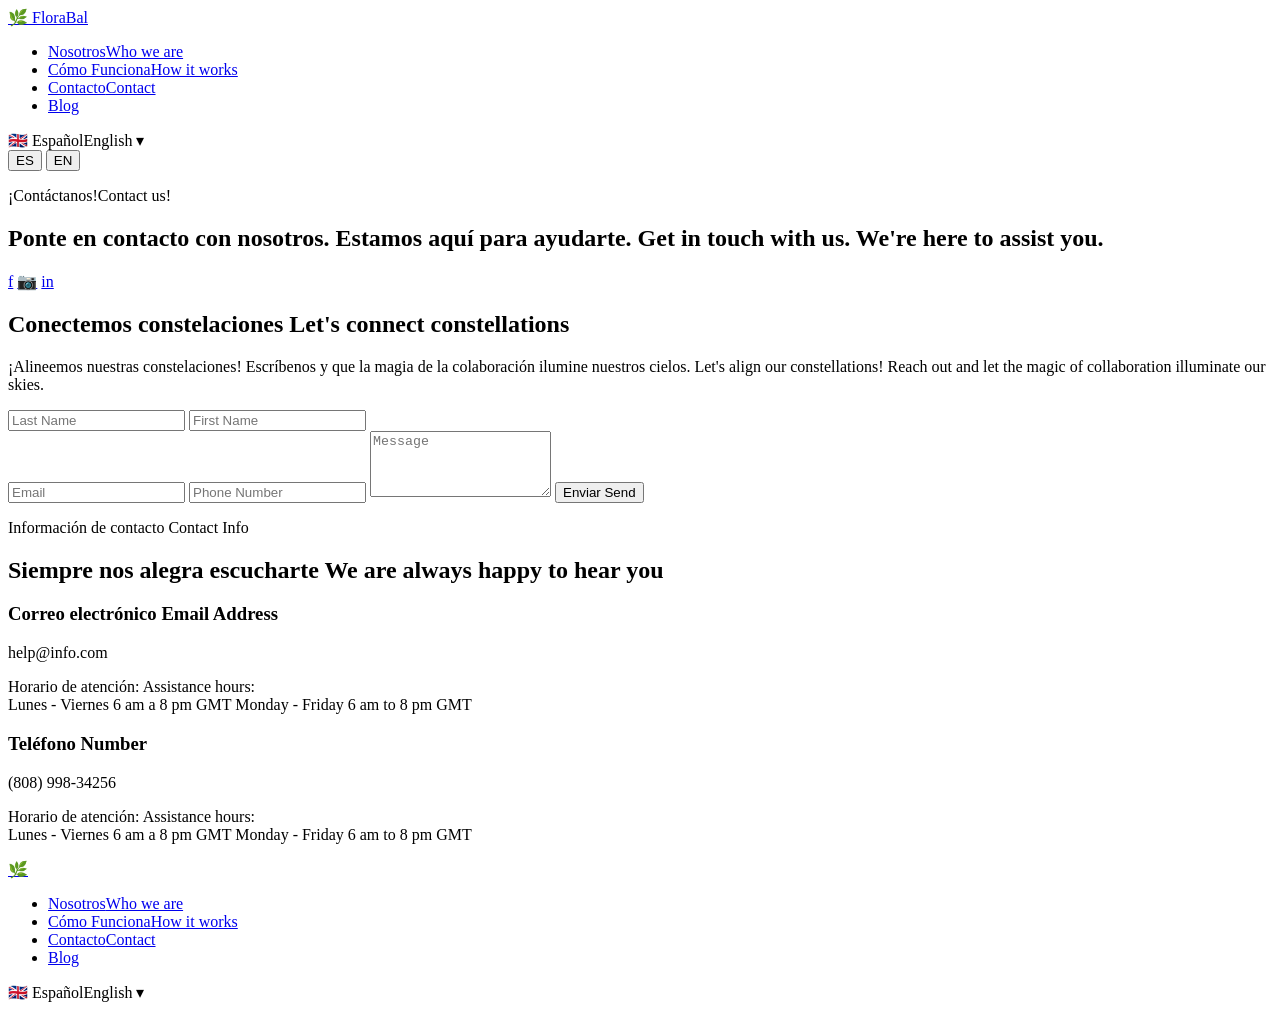
==== commit 0a24344c: "new contact" ====
--- a/contact.html
+++ b/contact.html
@@ -1,384 +1,165 @@
 <!DOCTYPE html>
-<html lang="en">
+<html lang="es">
 <head>
   <meta charset="UTF-8">
   <meta name="viewport" content="width=device-width, initial-scale=1.0">
-  <title>FloraBal - Contact</title>
-  <link rel="stylesheet" href="styles.css">
-  <link href="https://fonts.googleapis.com/css2?family=Anton&family=Inter:wght@400;500;600;700&family=Poppins:wght@400;600;700&display=swap" rel="stylesheet">
+  <title data-es="FloraBal - Contacto" data-en="FloraBal - Contact">FloraBal - Contacto</title>
+  <link href="https://fonts.googleapis.com/css2?family=Anton&family=Inter:wght@400;500;600;700;800&display=swap" rel="stylesheet">
+  <link rel="stylesheet" href="css/styles.css">
 </head>
 <body class="contact-page">
-  <header class="header">
-    <nav class="navbar">
-      <a href="index.html" class="nav-logo">
-        <div class="nav-logo-crop">
-          <img src="https://www.figma.com/api/mcp/asset/7f78518b-f1ac-4896-90ff-1c907b80309f" alt="FloraBal Logo" class="logo-img-crop">
-        </div>
+
+  <!-- PILL HEADER -->
+  <header class="pill-header">
+    <nav class="pill-nav">
+      <a href="index.html" class="pill-nav__logo">
+        <span class="pill-nav__logo-icon">&#x1F33F;</span>
+        <span class="pill-nav__logo-text">FloraBal</span>
       </a>
-      <button type="button" class="menu-toggle" data-menu-toggle aria-label="Open navigation menu" aria-expanded="false" aria-controls="primary-navigation">
-        <span></span>
-        <span></span>
-        <span></span>
-      </button>
-      <div class="nav-actions" id="primary-navigation" data-mobile-drawer>
-        <ul class="nav-links">
-          <li><a href="wip.html" data-i18n="nav.whoWeAre">Who we are</a></li>
-          <li><a href="wip.html" data-i18n="nav.howItWorks">How it works</a></li>
-          <li><a href="wip.html" data-i18n="nav.kitFloraBal">KitFloraBal</a></li>
-          <li><a href="wip.html" data-i18n="nav.blog">Blog</a></li>
-        </ul>
-        <div class="lang-selector" data-lang-selector>
-          <button class="lang-selector-trigger" type="button" data-lang-trigger aria-haspopup="listbox" aria-expanded="false" aria-label="Change language">
-            <img src="" alt="UK flag" class="lang-flag" data-lang-current-flag>
-            <span class="lang-text" data-i18n="lang.current">English</span>
-            <svg class="lang-caret" width="20" height="20" viewBox="0 0 20 20" fill="none">
-              <path d="M5 8L10 13L15 8" stroke="currentColor" stroke-width="2" stroke-linecap="round" stroke-linejoin="round"/>
-            </svg>
-          </button>
-          <ul class="lang-menu" role="listbox" aria-label="Language options">
-            <li><button type="button" class="lang-option" role="option" data-lang-option data-lang="en"><img src="[data-uri]" alt="UK flag" class="lang-flag" data-lang-option-flag data-lang-flag="en"><span class="lang-option-label">English</span></button></li>
-            <li><button type="button" class="lang-option" role="option" data-lang-option data-lang="es"><img src="[data-uri]" alt="Bandera de España" class="lang-flag" data-lang-option-flag data-lang-flag="es"><span class="lang-option-label">Español</span></button></li>
-          </ul>
+      <ul class="pill-nav__links">
+        <li><a href="about.html"><span data-lang-es>Nosotros</span><span data-lang-en>Who we are</span></a></li>
+        <li><a href="how-it-works.html"><span data-lang-es>Cómo Funciona</span><span data-lang-en>How it works</span></a></li>
+        <li><a href="contact.html" class="is-active"><span data-lang-es>Contacto</span><span data-lang-en>Contact</span></a></li>
+        <li><a href="blog.html">Blog</a></li>
+      </ul>
+      <div class="pill-lang">
+        <span class="pill-lang__flag" aria-hidden="true">&#x1F1EC;&#x1F1E7;</span>
+        <span class="pill-lang__text"><span data-lang-es>Español</span><span data-lang-en>English</span></span>
+        <span class="pill-lang__caret" aria-hidden="true">&#x25BE;</span>
+        <div class="pill-lang__menu">
+          <button class="lang-btn active" data-lang="es">ES</button>
+          <button class="lang-btn" data-lang="en">EN</button>
         </div>
       </div>
     </nav>
   </header>
-  <div class="mobile-nav-overlay" data-mobile-overlay></div>
 
-  <main class="contact-main">
-    <section class="contact-hero">
-      <div class="contact-hero-inner">
-        <div class="contact-copy">
-          <h1 class="contact-heading">
-            <span data-i18n="contact.headingPrefix">LET'S</span>
-            <span class="text-lilac" data-i18n="contact.headingHighlight">CONNECT</span>
-          </h1>
-          <p class="contact-lead" data-i18n="contact.lead">
-            We’re building the future of intimate health. Send us a message and our team will get back to you soon.
-          </p>
-          <div class="contact-info-list">
-            <div class="contact-info-card">
-              <p class="contact-info-label" data-i18n="contact.info.email.label">Email</p>
-              <a href="mailto:hello@florabal.com" class="contact-info-value">hello@florabal.com</a>
-            </div>
-            <div class="contact-info-card">
-              <p class="contact-info-label" data-i18n="contact.info.location.label">Location</p>
-              <p class="contact-info-value" data-i18n="contact.info.location.value">Mexico City, Mexico</p>
-            </div>
-          </div>
-        </div>
-
-        <form class="contact-form">
-          <div class="contact-field-grid">
-            <div class="contact-field">
-              <label for="contact-name" data-i18n="contact.form.name">Name</label>
-              <input id="contact-name" name="name" type="text" autocomplete="name" required>
-            </div>
-            <div class="contact-field">
-              <label for="contact-email" data-i18n="contact.form.email">Email</label>
-              <input id="contact-email" name="email" type="email" autocomplete="email" required>
-            </div>
-          </div>
-          <div class="contact-field">
-            <label for="contact-company" data-i18n="contact.form.company">Organization</label>
-            <input id="contact-company" name="company" type="text" autocomplete="organization">
-          </div>
-          <div class="contact-field">
-            <label for="contact-message" data-i18n="contact.form.message">Message</label>
-            <textarea id="contact-message" name="message" rows="5" required></textarea>
-          </div>
-          <button class="btn-contact-submit" type="submit" data-i18n="contact.form.submit">Send Message</button>
-          <p class="contact-form-note" data-i18n="contact.form.note">By submitting this form, you agree to be contacted by the FloraBal team.</p>
-          <p class="contact-submit-feedback" data-form-feedback aria-live="polite"></p>
-          <a href="#" class="contact-mailto-link" data-mailto-link hidden data-i18n="contact.form.openDraft">Open email draft</a>
-        </form>
+  <!-- HERO -->
+  <section class="contact-hero">
+    <div class="contact-hero__inner">
+      <div class="contact-hero__text">
+        <p class="contact-hero__eyebrow"><span data-lang-es>¡Contáctanos!</span><span data-lang-en>Contact us!</span></p>
+        <h1 class="contact-hero__title">
+          <span data-lang-es>Ponte en contacto con nosotros. Estamos aquí para ayudarte.</span>
+          <span data-lang-en>Get in touch with us. We're here to assist you.</span>
+        </h1>
       </div>
-    </section>
-  </main>
-
-  <footer class="footer-section contact-footer">
-    <div class="footer-white-ellipse"></div>
-    <div class="footer-content">
-      <div class="footer-top-content">
-        <h2 class="footer-heading" data-i18n="footer.heading">Let's stay connected</h2>
-        <p class="footer-subtext" data-i18n="footer.subtext">FloraBal. FemTech. Intimate Health.</p>
-      </div>
-      <div class="social-icons">
-        <a href="wip.html" class="social-link" aria-label="Facebook">
-          <img src="https://www.figma.com/api/mcp/asset/e11e60f7-cea5-4b89-84c3-7c060d183990" alt="Facebook">
-        </a>
-        <a href="wip.html" class="social-link" aria-label="Instagram">
-          <img src="https://www.figma.com/api/mcp/asset/6de7e89c-67b3-40a7-8d57-e73ece543006" alt="Instagram">
-        </a>
-        <a href="wip.html" class="social-link" aria-label="LinkedIn">
-          <svg width="24" height="24" viewBox="0 0 24 24" fill="none" aria-hidden="true">
-            <path d="M5.3 8.6a1.9 1.9 0 1 1 0-3.8 1.9 1.9 0 0 1 0 3.8ZM3.8 20V9.8h3V20h-3Zm4.9 0V9.8h2.9v1.4h.1c.4-.8 1.4-1.6 2.8-1.6 3 0 3.5 2 3.5 4.5V20h-3v-5.1c0-1.2 0-2.8-1.7-2.8s-2 1.3-2 2.7V20h-2.9Z"/>
-          </svg>
-        </a>
+      <div class="contact-hero__social" aria-label="Social media">
+        <a href="#" class="contact-hero__social-link" aria-label="Facebook">f</a>
+        <a href="#" class="contact-hero__social-link" aria-label="Instagram">&#x1F4F7;</a>
+        <a href="#" class="contact-hero__social-link" aria-label="LinkedIn">in</a>
       </div>
     </div>
-    <nav class="bottom-nav">
-      <div class="bottom-nav-inner">
-        <a href="index.html" class="bottom-nav-logo">
-          <div class="bottom-nav-logo-crop">
-            <img src="https://www.figma.com/api/mcp/asset/dd02a08c-ef44-49fe-b847-50de80b6694a" alt="FloraBal" class="bottom-logo-img-crop">
-          </div>
-        </a>
-        <ul class="bottom-nav-links">
-          <li><a href="wip.html" data-i18n="nav.whoWeAre">Who we are</a></li>
-          <li><a href="wip.html" data-i18n="nav.howItWorks">How it works</a></li>
-          <li><a href="wip.html" data-i18n="nav.kitFloraBal">KitFloraBal</a></li>
-          <li><a href="wip.html" data-i18n="nav.blog">Blog</a></li>
-        </ul>
-        <div class="lang-selector lang-selector-dark" data-lang-selector>
-          <button class="lang-selector-trigger" type="button" data-lang-trigger aria-haspopup="listbox" aria-expanded="false" aria-label="Change language">
-            <img src="" alt="UK flag" class="lang-flag" data-lang-current-flag>
-            <span class="lang-text" data-i18n="lang.current">English</span>
-            <svg class="lang-caret" width="20" height="20" viewBox="0 0 20 20" fill="none">
-              <path d="M5 8L10 13L15 8" stroke="currentColor" stroke-width="2" stroke-linecap="round" stroke-linejoin="round"/>
-            </svg>
-          </button>
-          <ul class="lang-menu" role="listbox" aria-label="Language options">
-            <li><button type="button" class="lang-option" role="option" data-lang-option data-lang="en"><img src="[data-uri]" alt="UK flag" class="lang-flag" data-lang-option-flag data-lang-flag="en"><span class="lang-option-label">English</span></button></li>
-            <li><button type="button" class="lang-option" role="option" data-lang-option data-lang="es"><img src="[data-uri]" alt="Bandera de España" class="lang-flag" data-lang-option-flag data-lang-flag="es"><span class="lang-option-label">Español</span></button></li>
-          </ul>
+  </section>
+
+  <!-- FORM CARD -->
+  <section class="contact-form-section">
+    <div class="contact-form-card">
+      <header class="contact-form-card__heading">
+        <h2>
+          <span data-lang-es>Conectemos constelaciones</span>
+          <span data-lang-en>Let's connect constellations</span>
+        </h2>
+        <p>
+          <span data-lang-es>¡Alineemos nuestras constelaciones! Escríbenos y que la magia de la colaboración ilumine nuestros cielos.</span>
+          <span data-lang-en>Let's align our constellations! Reach out and let the magic of collaboration illuminate our skies.</span>
+        </p>
+      </header>
+
+      <form class="contact-form-v2" id="contact-form">
+        <div class="cf-row">
+          <label class="cf-field">
+            <input type="text" placeholder="Last Name" required>
+          </label>
+          <label class="cf-field">
+            <input type="text" placeholder="First Name" required>
+          </label>
         </div>
+        <label class="cf-field">
+          <input type="email" placeholder="Email" required>
+        </label>
+        <label class="cf-field">
+          <input type="tel" placeholder="Phone Number">
+        </label>
+        <label class="cf-field">
+          <textarea placeholder="Message" rows="4" required></textarea>
+        </label>
+        <button type="submit" class="cf-submit">
+          <span data-lang-es>Enviar</span>
+          <span data-lang-en>Send</span>
+        </button>
+      </form>
+    </div>
+  </section>
+
+  <!-- CONTACT INFO GRADIENT -->
+  <section class="contact-info-band">
+    <div class="contact-info-band__inner">
+      <div class="contact-info-band__intro">
+        <p class="contact-info-band__eyebrow">
+          <span data-lang-es>Información de contacto</span>
+          <span data-lang-en>Contact Info</span>
+        </p>
+        <h2 class="contact-info-band__title">
+          <span data-lang-es>Siempre nos alegra escucharte</span>
+          <span data-lang-en>We are always happy to hear you</span>
+        </h2>
+      </div>
+
+      <div class="contact-info-band__cards">
+        <article class="info-card">
+          <h3 class="info-card__title">
+            <span data-lang-es>Correo electrónico</span>
+            <span data-lang-en>Email Address</span>
+          </h3>
+          <span class="info-card__rule"></span>
+          <p class="info-card__highlight">help@info.com</p>
+          <p class="info-card__meta">
+            <span data-lang-es>Horario de atención:</span>
+            <span data-lang-en>Assistance hours:</span>
+            <br>
+            <span data-lang-es>Lunes - Viernes 6 am a 8 pm GMT</span>
+            <span data-lang-en>Monday - Friday 6 am to 8 pm GMT</span>
+          </p>
+        </article>
+
+        <article class="info-card">
+          <h3 class="info-card__title">
+            <span data-lang-es>Teléfono</span>
+            <span data-lang-en>Number</span>
+          </h3>
+          <span class="info-card__rule"></span>
+          <p class="info-card__highlight">(808) 998-34256</p>
+          <p class="info-card__meta">
+            <span data-lang-es>Horario de atención:</span>
+            <span data-lang-en>Assistance hours:</span>
+            <br>
+            <span data-lang-es>Lunes - Viernes 6 am a 8 pm GMT</span>
+            <span data-lang-en>Monday - Friday 6 am to 8 pm GMT</span>
+          </p>
+        </article>
+      </div>
+    </div>
+
+    <!-- FOOTER PILL NAV (sits on top of gradient) -->
+    <nav class="pill-footer-nav">
+      <a href="index.html" class="pill-footer-nav__logo" aria-label="FloraBal">
+        <span>&#x1F33F;</span>
+      </a>
+      <ul class="pill-footer-nav__links">
+        <li><a href="about.html" class="is-active"><span data-lang-es>Nosotros</span><span data-lang-en>Who we are</span></a></li>
+        <li><a href="how-it-works.html"><span data-lang-es>Cómo Funciona</span><span data-lang-en>How it works</span></a></li>
+        <li><a href="contact.html"><span data-lang-es>Contacto</span><span data-lang-en>Contact</span></a></li>
+        <li><a href="blog.html">Blog</a></li>
+      </ul>
+      <div class="pill-footer-nav__lang">
+        <span class="pill-lang__flag" aria-hidden="true">&#x1F1EC;&#x1F1E7;</span>
+        <span><span data-lang-es>Español</span><span data-lang-en>English</span></span>
+        <span aria-hidden="true">&#x25BE;</span>
       </div>
     </nav>
-  </footer>
+  </section>
 
-  <script>
-    const translations = {
-      en: {
-        'lang.current': 'English',
-        'nav.whoWeAre': 'Who we are',
-        'nav.howItWorks': 'How it works',
-        'nav.kitFloraBal': 'KitFloraBal',
-        'nav.blog': 'Blog',
-        'contact.headingPrefix': "LET'S",
-        'contact.headingHighlight': 'CONNECT',
-        'contact.lead': 'We’re building the future of intimate health. Send us a message and our team will get back to you soon.',
-        'contact.info.email.label': 'Email',
-        'contact.info.location.label': 'Location',
-        'contact.info.location.value': 'Mexico City, Mexico',
-        'contact.form.name': 'Name',
-        'contact.form.email': 'Email',
-        'contact.form.company': 'Organization',
-        'contact.form.message': 'Message',
-        'contact.form.submit': 'Send Message',
-        'contact.form.note': 'By submitting this form, you agree to be contacted by the FloraBal team.',
-        'contact.form.success': 'Thanks! Your message has been prepared. Please review and send it from your email app.',
-        'contact.form.subject': 'FloraBal Contact',
-        'contact.form.label.name': 'Name',
-        'contact.form.label.email': 'Email',
-        'contact.form.label.company': 'Organization',
-        'contact.form.label.message': 'Message',
-        'contact.form.openDraft': 'Open email draft',
-        'footer.heading': "Let's stay connected",
-        'footer.subtext': 'FloraBal. FemTech. Intimate Health.'
-      },
-      es: {
-        'lang.current': 'Español',
-        'nav.whoWeAre': 'Quiénes somos',
-        'nav.howItWorks': 'Cómo funciona',
-        'nav.kitFloraBal': 'KitFloraBal',
-        'nav.blog': 'Blog',
-        'contact.headingPrefix': 'HABLEMOS',
-        'contact.headingHighlight': 'HOY',
-        'contact.lead': 'Estamos construyendo el futuro de la salud íntima. Envíanos un mensaje y nuestro equipo te responderá pronto.',
-        'contact.info.email.label': 'Correo',
-        'contact.info.location.label': 'Ubicación',
-        'contact.info.location.value': 'Ciudad de México, México',
-        'contact.form.name': 'Nombre',
-        'contact.form.email': 'Correo',
-        'contact.form.company': 'Organización',
-        'contact.form.message': 'Mensaje',
-        'contact.form.submit': 'Enviar mensaje',
-        'contact.form.note': 'Al enviar este formulario, aceptas que el equipo de FloraBal se comunique contigo.',
-        'contact.form.success': '¡Gracias! Tu mensaje quedó listo. Revísalo y envíalo desde tu app de correo.',
-        'contact.form.subject': 'Contacto FloraBal',
-        'contact.form.label.name': 'Nombre',
-        'contact.form.label.email': 'Correo',
-        'contact.form.label.company': 'Organización',
-        'contact.form.label.message': 'Mensaje',
-        'contact.form.openDraft': 'Abrir borrador de correo',
-        'footer.heading': 'Sigamos en contacto',
-        'footer.subtext': 'FloraBal. FemTech. Salud íntima.'
-      }
-    };
-
-    const flagByLanguage = {
-      en: "<svg xmlns='http://www.w3.org/2000/svg' viewBox='0 0 36 24'><rect width='36' height='24' fill='#012169'/><path d='M0 0l36 24M36 0L0 24' stroke='#fff' stroke-width='5'/><path d='M0 0l36 24M36 0L0 24' stroke='#C8102E' stroke-width='2.5'/><path d='M18 0v24M0 12h36' stroke='#fff' stroke-width='8'/><path d='M18 0v24M0 12h36' stroke='#C8102E' stroke-width='4'/></svg>",
-      es: "<svg xmlns='http://www.w3.org/2000/svg' viewBox='0 0 36 24'><rect width='36' height='24' fill='#c60b1e'/><rect y='6' width='36' height='12' fill='#ffc400'/></svg>"
-    };
-
-    const selectorElements = document.querySelectorAll('[data-lang-selector]');
-    const optionFlagElements = document.querySelectorAll('[data-lang-option-flag]');
-    const storageKey = 'florabal-language';
-    const menuToggle = document.querySelector('[data-menu-toggle]');
-    const mobileDrawer = document.querySelector('[data-mobile-drawer]');
-    const mobileOverlay = document.querySelector('[data-mobile-overlay]');
-    const mobileMenuLinks = document.querySelectorAll('.nav-links a');
-    const contactForm = document.querySelector('.contact-form');
-    const formFeedback = document.querySelector('[data-form-feedback]');
-    const mailtoLink = document.querySelector('[data-mailto-link]');
-
-    function applyLanguage(language) {
-      const selectedLanguage = translations[language] ? language : 'en';
-      const languageMap = translations[selectedLanguage];
-
-      document.documentElement.lang = selectedLanguage;
-      document.title = selectedLanguage === 'es' ? 'FloraBal - Contacto' : 'FloraBal - Contact';
-
-      document.querySelectorAll('[data-i18n]').forEach((element) => {
-        const key = element.getAttribute('data-i18n');
-        if (languageMap[key] !== undefined) {
-          element.textContent = languageMap[key];
-        }
-      });
-
-      selectorElements.forEach((selector) => {
-        const flag = selector.querySelector('[data-lang-current-flag]');
-        if (flag) {
-          flag.src = `data:image/svg+xml,${encodeURIComponent(flagByLanguage[selectedLanguage])}`;
-          flag.alt = selectedLanguage === 'es' ? 'Bandera de España' : 'UK flag';
-        }
-      });
-
-      localStorage.setItem(storageKey, selectedLanguage);
-
-      if (formFeedback) {
-        formFeedback.textContent = '';
-      }
-
-      if (mailtoLink) {
-        mailtoLink.textContent = languageMap['contact.form.openDraft'];
-      }
-    }
-
-    function hydrateLanguageOptionFlags() {
-      optionFlagElements.forEach((flag) => {
-        const optionLanguage = flag.getAttribute('data-lang-flag');
-        if (optionLanguage && flagByLanguage[optionLanguage]) {
-          flag.src = `data:image/svg+xml,${encodeURIComponent(flagByLanguage[optionLanguage])}`;
-        }
-      });
-    }
-
-    function closeAllMenus() {
-      selectorElements.forEach((selector) => {
-        selector.classList.remove('is-open');
-        const trigger = selector.querySelector('[data-lang-trigger]');
-        if (trigger) {
-          trigger.setAttribute('aria-expanded', 'false');
-        }
-      });
-    }
-
-    function closeMobileNavigation() {
-      document.body.classList.remove('nav-open');
-      if (menuToggle) {
-        menuToggle.setAttribute('aria-expanded', 'false');
-        menuToggle.setAttribute('aria-label', 'Open navigation menu');
-      }
-    }
-
-    function toggleMobileNavigation() {
-      const willOpen = !document.body.classList.contains('nav-open');
-      document.body.classList.toggle('nav-open', willOpen);
-      if (menuToggle) {
-        menuToggle.setAttribute('aria-expanded', String(willOpen));
-        menuToggle.setAttribute('aria-label', willOpen ? 'Close navigation menu' : 'Open navigation menu');
-      }
-    }
-
-    selectorElements.forEach((selector) => {
-      const trigger = selector.querySelector('[data-lang-trigger]');
-      const options = selector.querySelectorAll('[data-lang-option]');
-
-      trigger?.addEventListener('click', (event) => {
-        event.stopPropagation();
-        const willOpen = !selector.classList.contains('is-open');
-        closeAllMenus();
-        if (willOpen) {
-          selector.classList.add('is-open');
-          trigger.setAttribute('aria-expanded', 'true');
-        }
-      });
-
-      options.forEach((option) => {
-        option.addEventListener('click', (event) => {
-          event.preventDefault();
-          event.stopPropagation();
-          const selectedLanguage = option.getAttribute('data-lang');
-          if (selectedLanguage) {
-            applyLanguage(selectedLanguage);
-          }
-          closeAllMenus();
-        });
-      });
-    });
-
-    menuToggle?.addEventListener('click', () => {
-      closeAllMenus();
-      toggleMobileNavigation();
-    });
-
-    mobileOverlay?.addEventListener('click', closeMobileNavigation);
-
-    mobileMenuLinks.forEach((link) => {
-      link.addEventListener('click', closeMobileNavigation);
-    });
-
-    contactForm?.addEventListener('submit', (event) => {
-      event.preventDefault();
-      const selectedLanguage = document.documentElement.lang === 'es' ? 'es' : 'en';
-      const languageMap = translations[selectedLanguage];
-
-      if (!contactForm.checkValidity()) {
-        contactForm.reportValidity();
-        return;
-      }
-
-      const name = contactForm.elements.namedItem('name')?.value?.trim() || '';
-      const email = contactForm.elements.namedItem('email')?.value?.trim() || '';
-      const company = contactForm.elements.namedItem('company')?.value?.trim() || '';
-      const message = contactForm.elements.namedItem('message')?.value?.trim() || '';
-      const mailSubject = name ? `${languageMap['contact.form.subject']} - ${name}` : languageMap['contact.form.subject'];
-      const mailBody = [
-        `${languageMap['contact.form.label.name']}: ${name || '-'}`,
-        `${languageMap['contact.form.label.email']}: ${email || '-'}`,
-        `${languageMap['contact.form.label.company']}: ${company || '-'}`,
-        '',
-        `${languageMap['contact.form.label.message']}:`,
-        message || '-'
-      ].join('\n');
-      const mailQuery = new URLSearchParams({ subject: mailSubject, body: mailBody }).toString();
-
-      if (formFeedback) {
-        formFeedback.textContent = languageMap['contact.form.success'];
-      }
-
-      if (mailtoLink) {
-        mailtoLink.href = `mailto:hello@florabal.com?${mailQuery}`;
-        mailtoLink.hidden = false;
-      }
-    });
-
-    document.addEventListener('click', closeAllMenus);
-    document.addEventListener('keydown', (event) => {
-      if (event.key === 'Escape') {
-        closeAllMenus();
-        closeMobileNavigation();
-      }
-    });
-
-    mobileDrawer?.addEventListener('click', (event) => {
-      event.stopPropagation();
-    });
-
-    hydrateLanguageOptionFlags();
-    applyLanguage(localStorage.getItem(storageKey) || 'en');
-  </script>
+  <script src="js/main.js"></script>
 </body>
 </html>
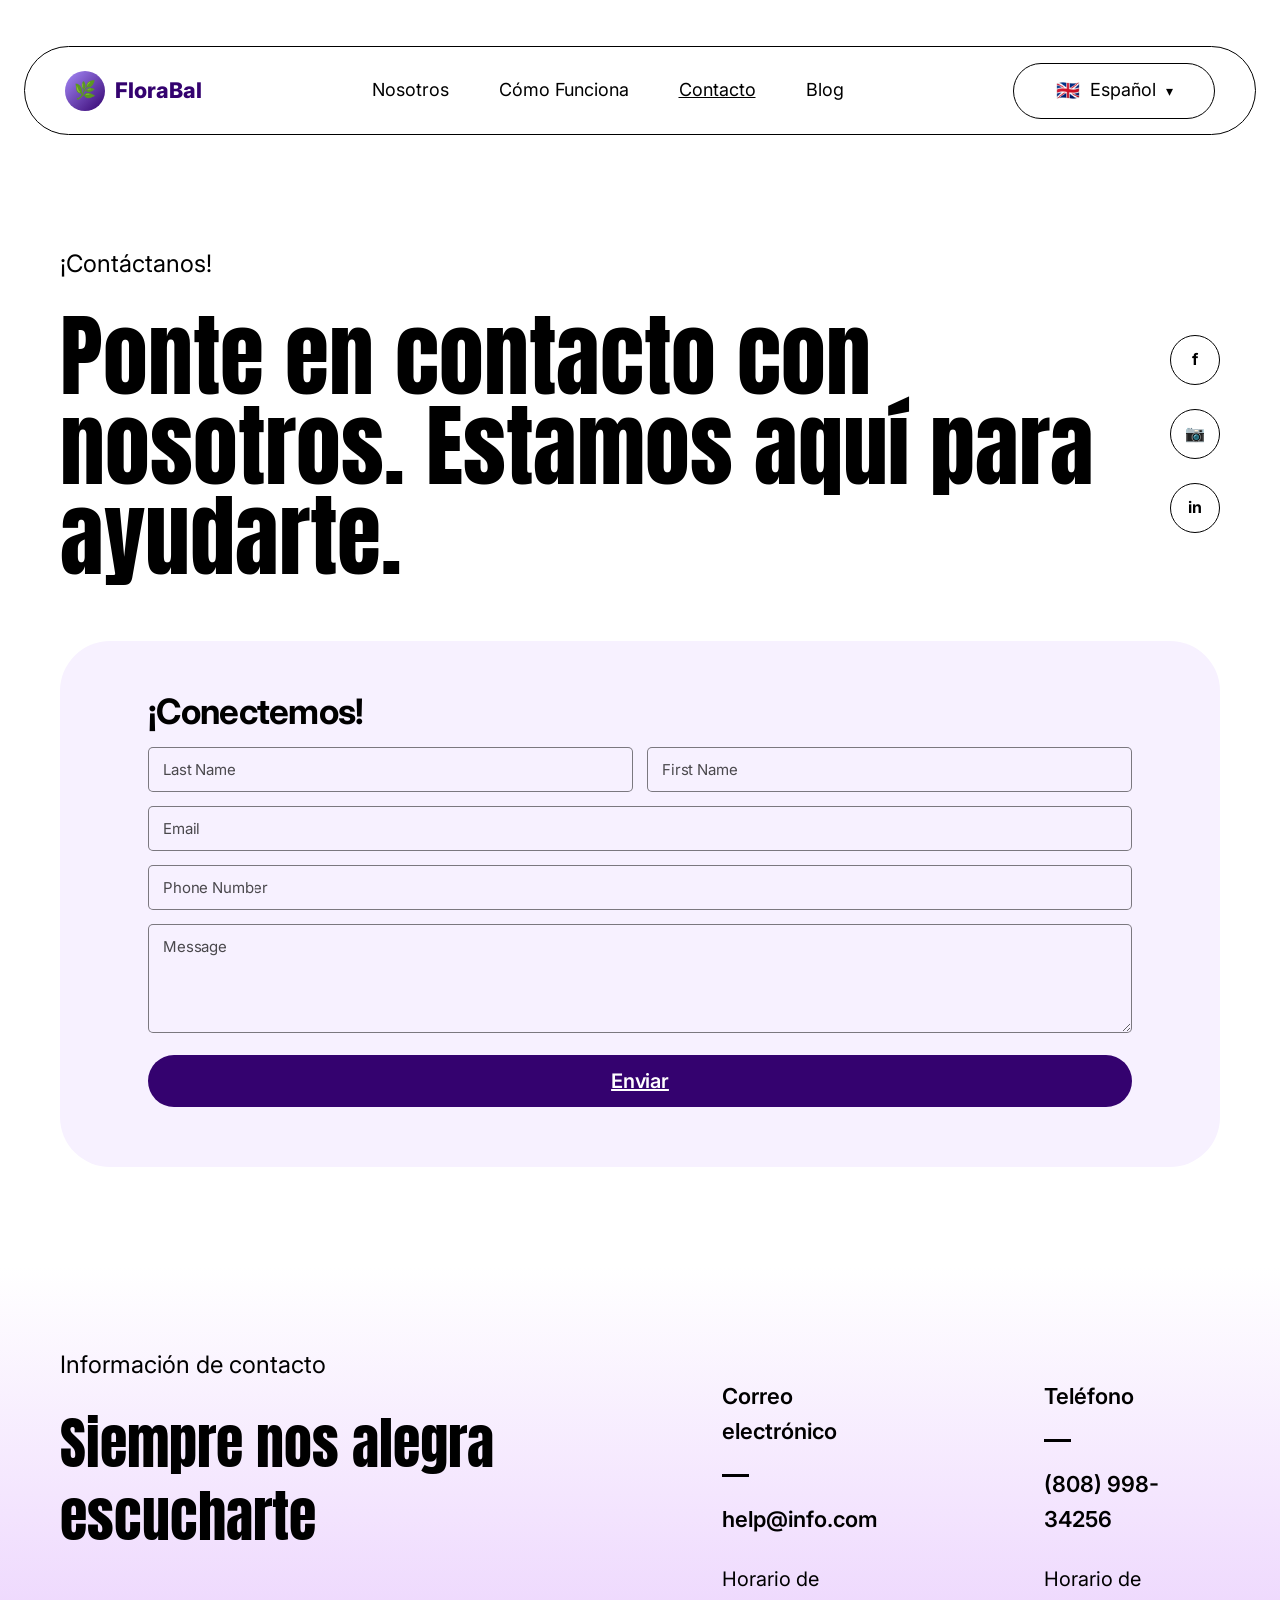
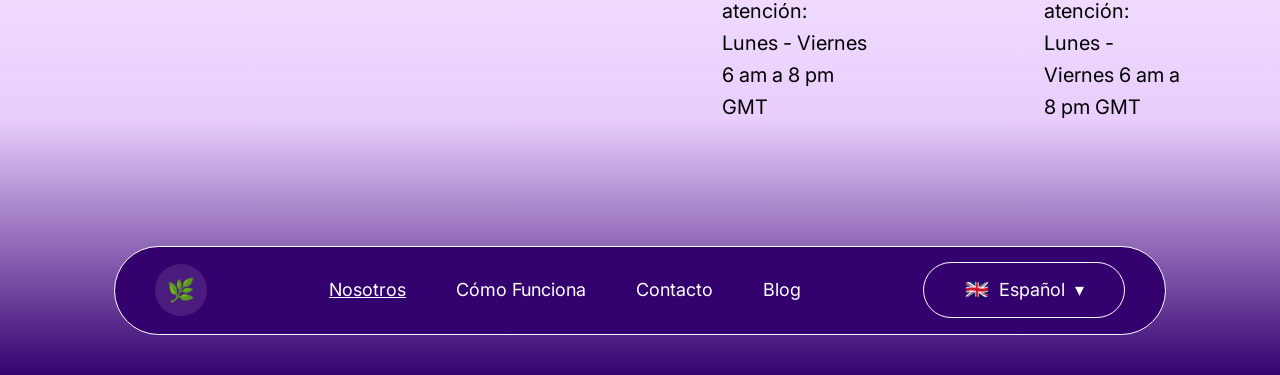
==== commit a5fa37b4: "Implement contact page from Figma design + add site pages - Add contact.html aligned to Figma node 3" ====
--- a/contact.html
+++ b/contact.html
@@ -57,13 +57,9 @@
     <div class="contact-form-card">
       <header class="contact-form-card__heading">
         <h2>
-          <span data-lang-es>Conectemos constelaciones</span>
-          <span data-lang-en>Let's connect constellations</span>
+          <span data-lang-es>¡Conectemos!</span>
+          <span data-lang-en>Let&rsquo;s connect!</span>
         </h2>
-        <p>
-          <span data-lang-es>¡Alineemos nuestras constelaciones! Escríbenos y que la magia de la colaboración ilumine nuestros cielos.</span>
-          <span data-lang-en>Let's align our constellations! Reach out and let the magic of collaboration illuminate our skies.</span>
-        </p>
       </header>
 
       <form class="contact-form-v2" id="contact-form">
--- a/css/styles.css
+++ b/css/styles.css
@@ -0,0 +1,1847 @@
+/* ========== FloraBal Styles ========== */
+/* Purple Palette */
+:root {
+  --primary: #7C3AED;
+  --primary-dark: #5B21B6;
+  --primary-darker: #4C1D95;
+  --primary-light: #A78BFA;
+  --primary-lighter: #C4B5FD;
+  --primary-bg: #F5F3FF;
+  --primary-bg-alt: #EDE9FE;
+  --accent: #DDD6FE;
+  --white: #FFFFFF;
+  --text: #1F2937;
+  --text-light: #6B7280;
+  --text-lighter: #9CA3AF;
+  --border: #E5E7EB;
+  --success: #10B981;
+  --shadow: 0 4px 6px -1px rgba(124, 58, 237, 0.1), 0 2px 4px -2px rgba(124, 58, 237, 0.1);
+  --shadow-lg: 0 10px 25px -3px rgba(124, 58, 237, 0.15), 0 4px 6px -4px rgba(124, 58, 237, 0.1);
+  --radius: 12px;
+  --transition: all 0.3s ease;
+}
+
+* { margin: 0; padding: 0; box-sizing: border-box; }
+
+html { scroll-behavior: smooth; }
+
+body {
+  font-family: 'Inter', -apple-system, BlinkMacSystemFont, 'Segoe UI', sans-serif;
+  color: var(--text);
+  line-height: 1.6;
+  background: var(--white);
+}
+
+a { text-decoration: none; color: inherit; }
+ul { list-style: none; }
+img { max-width: 100%; height: auto; }
+
+.container {
+  max-width: 1200px;
+  margin: 0 auto;
+  padding: 0 24px;
+}
+
+/* ========== HEADER / NAV ========== */
+.header {
+  position: fixed;
+  top: 0; left: 0; right: 0;
+  z-index: 1000;
+  background: rgba(255,255,255,0.95);
+  backdrop-filter: blur(10px);
+  border-bottom: 1px solid var(--border);
+  transition: var(--transition);
+}
+
+.header.scrolled {
+  box-shadow: var(--shadow);
+}
+
+.nav {
+  display: flex;
+  align-items: center;
+  justify-content: space-between;
+  height: 72px;
+}
+
+.nav__logo {
+  font-size: 1.5rem;
+  font-weight: 800;
+  color: var(--primary);
+  display: flex;
+  align-items: center;
+  gap: 8px;
+}
+
+.nav__logo span {
+  background: linear-gradient(135deg, var(--primary), var(--primary-dark));
+  -webkit-background-clip: text;
+  -webkit-text-fill-color: transparent;
+  background-clip: text;
+}
+
+.nav__logo .logo-icon {
+  width: 36px;
+  height: 36px;
+  background: linear-gradient(135deg, var(--primary), var(--primary-dark));
+  border-radius: 10px;
+  display: flex;
+  align-items: center;
+  justify-content: center;
+  color: white;
+  font-size: 1.2rem;
+  -webkit-text-fill-color: white;
+}
+
+.nav__links {
+  display: flex;
+  align-items: center;
+  gap: 32px;
+}
+
+.nav__link {
+  font-size: 0.9rem;
+  font-weight: 500;
+  color: var(--text-light);
+  transition: var(--transition);
+  position: relative;
+}
+
+.nav__link:hover,
+.nav__link.active {
+  color: var(--primary);
+}
+
+.nav__link::after {
+  content: '';
+  position: absolute;
+  bottom: -4px; left: 0;
+  width: 0; height: 2px;
+  background: var(--primary);
+  transition: var(--transition);
+}
+
+.nav__link:hover::after,
+.nav__link.active::after {
+  width: 100%;
+}
+
+.nav__actions {
+  display: flex;
+  align-items: center;
+  gap: 16px;
+}
+
+/* Language Switcher */
+.lang-switcher {
+  display: flex;
+  align-items: center;
+  background: var(--primary-bg);
+  border-radius: 8px;
+  overflow: hidden;
+  border: 1px solid var(--border);
+}
+
+.lang-btn {
+  padding: 6px 12px;
+  font-size: 0.8rem;
+  font-weight: 600;
+  border: none;
+  background: transparent;
+  cursor: pointer;
+  transition: var(--transition);
+  color: var(--text-light);
+}
+
+.lang-btn.active {
+  background: var(--primary);
+  color: white;
+}
+
+.lang-btn:hover:not(.active) {
+  background: var(--accent);
+  color: var(--primary);
+}
+
+/* Mobile Menu */
+.nav__hamburger {
+  display: none;
+  flex-direction: column;
+  gap: 5px;
+  cursor: pointer;
+  background: none;
+  border: none;
+  padding: 4px;
+}
+
+.nav__hamburger span {
+  width: 24px;
+  height: 2px;
+  background: var(--text);
+  transition: var(--transition);
+  border-radius: 2px;
+}
+
+.nav__hamburger.open span:nth-child(1) { transform: rotate(45deg) translate(5px, 5px); }
+.nav__hamburger.open span:nth-child(2) { opacity: 0; }
+.nav__hamburger.open span:nth-child(3) { transform: rotate(-45deg) translate(5px, -5px); }
+
+/* ========== BUTTONS ========== */
+.btn {
+  display: inline-flex;
+  align-items: center;
+  gap: 8px;
+  padding: 12px 28px;
+  border-radius: 10px;
+  font-size: 0.95rem;
+  font-weight: 600;
+  cursor: pointer;
+  transition: var(--transition);
+  border: 2px solid transparent;
+}
+
+.btn--primary {
+  background: linear-gradient(135deg, var(--primary), var(--primary-dark));
+  color: white;
+}
+
+.btn--primary:hover {
+  transform: translateY(-2px);
+  box-shadow: var(--shadow-lg);
+}
+
+.btn--outline {
+  border-color: var(--primary);
+  color: var(--primary);
+  background: transparent;
+}
+
+.btn--outline:hover {
+  background: var(--primary);
+  color: white;
+  transform: translateY(-2px);
+}
+
+.btn--white {
+  background: white;
+  color: var(--primary);
+}
+
+.btn--white:hover {
+  transform: translateY(-2px);
+  box-shadow: var(--shadow-lg);
+}
+
+.btn--sm {
+  padding: 8px 20px;
+  font-size: 0.85rem;
+}
+
+.btn--lg {
+  padding: 16px 36px;
+  font-size: 1.05rem;
+}
+
+/* ========== HERO ========== */
+.hero {
+  padding: 140px 0 80px;
+  background: linear-gradient(135deg, var(--primary-bg) 0%, var(--white) 50%, var(--primary-bg) 100%);
+  position: relative;
+  overflow: hidden;
+}
+
+.hero::before {
+  content: '';
+  position: absolute;
+  top: -50%; right: -20%;
+  width: 600px; height: 600px;
+  background: radial-gradient(circle, rgba(124,58,237,0.08) 0%, transparent 70%);
+  border-radius: 50%;
+}
+
+.hero::after {
+  content: '';
+  position: absolute;
+  bottom: -30%; left: -10%;
+  width: 400px; height: 400px;
+  background: radial-gradient(circle, rgba(167,139,250,0.1) 0%, transparent 70%);
+  border-radius: 50%;
+}
+
+.hero .container {
+  display: grid;
+  grid-template-columns: 1fr 1fr;
+  gap: 60px;
+  align-items: center;
+  position: relative;
+  z-index: 1;
+}
+
+.hero__badge {
+  display: inline-flex;
+  align-items: center;
+  gap: 8px;
+  background: var(--accent);
+  color: var(--primary-dark);
+  padding: 6px 16px;
+  border-radius: 50px;
+  font-size: 0.85rem;
+  font-weight: 600;
+  margin-bottom: 20px;
+}
+
+.hero__title {
+  font-size: 3.2rem;
+  font-weight: 800;
+  line-height: 1.15;
+  margin-bottom: 20px;
+  color: var(--text);
+}
+
+.hero__title .highlight {
+  background: linear-gradient(135deg, var(--primary), var(--primary-dark));
+  -webkit-background-clip: text;
+  -webkit-text-fill-color: transparent;
+  background-clip: text;
+}
+
+.hero__subtitle {
+  font-size: 1.15rem;
+  color: var(--text-light);
+  margin-bottom: 32px;
+  line-height: 1.7;
+}
+
+.hero__cta {
+  display: flex;
+  gap: 16px;
+  margin-bottom: 40px;
+}
+
+.hero__stats {
+  display: flex;
+  gap: 40px;
+}
+
+.hero__stat {
+  text-align: center;
+}
+
+.hero__stat-number {
+  font-size: 1.8rem;
+  font-weight: 800;
+  color: var(--primary);
+}
+
+.hero__stat-label {
+  font-size: 0.8rem;
+  color: var(--text-light);
+}
+
+.hero__visual {
+  display: flex;
+  justify-content: center;
+  align-items: center;
+}
+
+.hero__image-container {
+  width: 100%;
+  max-width: 480px;
+  aspect-ratio: 1;
+  background: linear-gradient(135deg, var(--primary-lighter), var(--accent));
+  border-radius: 30px;
+  display: flex;
+  align-items: center;
+  justify-content: center;
+  position: relative;
+  overflow: hidden;
+}
+
+.hero__image-container .hero-icon {
+  font-size: 8rem;
+  opacity: 0.9;
+}
+
+.hero__floating-card {
+  position: absolute;
+  background: white;
+  border-radius: 16px;
+  padding: 16px 20px;
+  box-shadow: var(--shadow-lg);
+  display: flex;
+  align-items: center;
+  gap: 12px;
+}
+
+.hero__floating-card--top {
+  top: 20px; right: -20px;
+}
+
+.hero__floating-card--bottom {
+  bottom: 30px; left: -20px;
+}
+
+.floating-card__icon {
+  width: 40px; height: 40px;
+  background: var(--primary-bg);
+  border-radius: 10px;
+  display: flex;
+  align-items: center;
+  justify-content: center;
+  font-size: 1.2rem;
+}
+
+.floating-card__text {
+  font-size: 0.85rem;
+  font-weight: 600;
+  color: var(--text);
+}
+
+.floating-card__sub {
+  font-size: 0.75rem;
+  color: var(--text-light);
+}
+
+/* ========== SECTIONS ========== */
+.section {
+  padding: 100px 0;
+}
+
+.section--alt {
+  background: var(--primary-bg);
+}
+
+.section--purple {
+  background: linear-gradient(135deg, var(--primary-dark), var(--primary-darker));
+  color: white;
+}
+
+.section__header {
+  text-align: center;
+  max-width: 700px;
+  margin: 0 auto 60px;
+}
+
+.section__badge {
+  display: inline-flex;
+  align-items: center;
+  gap: 6px;
+  background: var(--accent);
+  color: var(--primary-dark);
+  padding: 6px 16px;
+  border-radius: 50px;
+  font-size: 0.8rem;
+  font-weight: 600;
+  margin-bottom: 16px;
+}
+
+.section--purple .section__badge {
+  background: rgba(255,255,255,0.15);
+  color: white;
+}
+
+.section__title {
+  font-size: 2.4rem;
+  font-weight: 800;
+  margin-bottom: 16px;
+  line-height: 1.2;
+}
+
+.section__subtitle {
+  font-size: 1.05rem;
+  color: var(--text-light);
+  line-height: 1.7;
+}
+
+.section--purple .section__subtitle {
+  color: rgba(255,255,255,0.8);
+}
+
+/* ========== FEATURES / CARDS ========== */
+.features-grid {
+  display: grid;
+  grid-template-columns: repeat(3, 1fr);
+  gap: 30px;
+}
+
+.feature-card {
+  background: white;
+  border-radius: var(--radius);
+  padding: 36px;
+  transition: var(--transition);
+  border: 1px solid var(--border);
+}
+
+.feature-card:hover {
+  transform: translateY(-6px);
+  box-shadow: var(--shadow-lg);
+  border-color: var(--primary-light);
+}
+
+.feature-card__icon {
+  width: 56px; height: 56px;
+  background: var(--primary-bg);
+  border-radius: 14px;
+  display: flex;
+  align-items: center;
+  justify-content: center;
+  font-size: 1.5rem;
+  margin-bottom: 20px;
+}
+
+.feature-card__title {
+  font-size: 1.15rem;
+  font-weight: 700;
+  margin-bottom: 10px;
+}
+
+.feature-card__text {
+  font-size: 0.9rem;
+  color: var(--text-light);
+  line-height: 1.6;
+}
+
+/* ========== STATS BAR ========== */
+.stats-bar {
+  display: grid;
+  grid-template-columns: repeat(4, 1fr);
+  gap: 30px;
+  text-align: center;
+}
+
+.stats-bar__item {
+  padding: 20px;
+}
+
+.stats-bar__number {
+  font-size: 2.5rem;
+  font-weight: 800;
+  margin-bottom: 4px;
+}
+
+.section--purple .stats-bar__number {
+  color: white;
+}
+
+.stats-bar__label {
+  font-size: 0.9rem;
+  opacity: 0.8;
+}
+
+/* ========== HOW IT WORKS / STEPS ========== */
+.steps {
+  display: grid;
+  grid-template-columns: repeat(4, 1fr);
+  gap: 30px;
+  position: relative;
+}
+
+.steps::before {
+  content: '';
+  position: absolute;
+  top: 40px;
+  left: 12.5%;
+  width: 75%;
+  height: 2px;
+  background: linear-gradient(90deg, var(--primary-light), var(--primary), var(--primary-light));
+  z-index: 0;
+}
+
+.step {
+  text-align: center;
+  position: relative;
+  z-index: 1;
+}
+
+.step__number {
+  width: 80px; height: 80px;
+  background: linear-gradient(135deg, var(--primary), var(--primary-dark));
+  color: white;
+  border-radius: 50%;
+  display: flex;
+  align-items: center;
+  justify-content: center;
+  font-size: 1.5rem;
+  font-weight: 800;
+  margin: 0 auto 20px;
+  box-shadow: var(--shadow-lg);
+}
+
+.step__title {
+  font-size: 1.05rem;
+  font-weight: 700;
+  margin-bottom: 8px;
+}
+
+.step__text {
+  font-size: 0.85rem;
+  color: var(--text-light);
+  line-height: 1.6;
+}
+
+/* ========== TESTIMONIALS ========== */
+.testimonials-grid {
+  display: grid;
+  grid-template-columns: repeat(3, 1fr);
+  gap: 30px;
+}
+
+.testimonial-card {
+  background: white;
+  border-radius: var(--radius);
+  padding: 32px;
+  border: 1px solid var(--border);
+  transition: var(--transition);
+}
+
+.testimonial-card:hover {
+  box-shadow: var(--shadow-lg);
+}
+
+.testimonial-card__stars {
+  color: #FBBF24;
+  font-size: 1rem;
+  margin-bottom: 16px;
+}
+
+.testimonial-card__text {
+  font-size: 0.95rem;
+  color: var(--text-light);
+  line-height: 1.7;
+  margin-bottom: 20px;
+  font-style: italic;
+}
+
+.testimonial-card__author {
+  display: flex;
+  align-items: center;
+  gap: 12px;
+}
+
+.testimonial-card__avatar {
+  width: 44px; height: 44px;
+  border-radius: 50%;
+  background: var(--primary-bg);
+  display: flex;
+  align-items: center;
+  justify-content: center;
+  font-weight: 700;
+  color: var(--primary);
+  font-size: 0.9rem;
+}
+
+.testimonial-card__name {
+  font-weight: 600;
+  font-size: 0.9rem;
+}
+
+.testimonial-card__role {
+  font-size: 0.8rem;
+  color: var(--text-light);
+}
+
+/* ========== CTA SECTION ========== */
+.cta-section {
+  text-align: center;
+  padding: 80px 0;
+}
+
+.cta-section__title {
+  font-size: 2.2rem;
+  font-weight: 800;
+  margin-bottom: 16px;
+  color: white;
+}
+
+.cta-section__text {
+  font-size: 1.05rem;
+  color: rgba(255,255,255,0.8);
+  margin-bottom: 32px;
+  max-width: 600px;
+  margin-left: auto;
+  margin-right: auto;
+}
+
+.cta-section .btn { margin: 0 8px; }
+
+/* ========== ABOUT PAGE ========== */
+.about-hero {
+  padding: 140px 0 60px;
+  background: linear-gradient(135deg, var(--primary-bg), var(--white));
+}
+
+.about-content {
+  display: grid;
+  grid-template-columns: 1fr 1fr;
+  gap: 60px;
+  align-items: center;
+}
+
+.about-content__image {
+  aspect-ratio: 4/3;
+  background: linear-gradient(135deg, var(--primary-lighter), var(--accent));
+  border-radius: 20px;
+  display: flex;
+  align-items: center;
+  justify-content: center;
+  font-size: 6rem;
+}
+
+.about-content__text h2 {
+  font-size: 2rem;
+  font-weight: 800;
+  margin-bottom: 16px;
+}
+
+.about-content__text p {
+  color: var(--text-light);
+  margin-bottom: 16px;
+  line-height: 1.7;
+}
+
+/* Team */
+.team-grid {
+  display: grid;
+  grid-template-columns: repeat(4, 1fr);
+  gap: 30px;
+}
+
+.team-card {
+  text-align: center;
+  background: white;
+  border-radius: var(--radius);
+  padding: 32px 20px;
+  border: 1px solid var(--border);
+  transition: var(--transition);
+}
+
+.team-card:hover {
+  transform: translateY(-4px);
+  box-shadow: var(--shadow-lg);
+}
+
+.team-card__avatar {
+  width: 100px; height: 100px;
+  border-radius: 50%;
+  background: var(--primary-bg);
+  display: flex;
+  align-items: center;
+  justify-content: center;
+  font-size: 2.5rem;
+  margin: 0 auto 16px;
+  color: var(--primary);
+}
+
+.team-card__name {
+  font-size: 1.05rem;
+  font-weight: 700;
+  margin-bottom: 4px;
+}
+
+.team-card__role {
+  font-size: 0.85rem;
+  color: var(--primary);
+  font-weight: 600;
+  margin-bottom: 8px;
+}
+
+.team-card__bio {
+  font-size: 0.8rem;
+  color: var(--text-light);
+  line-height: 1.5;
+}
+
+/* Timeline */
+.timeline {
+  max-width: 700px;
+  margin: 0 auto;
+  position: relative;
+}
+
+.timeline::before {
+  content: '';
+  position: absolute;
+  left: 50%;
+  transform: translateX(-50%);
+  width: 2px;
+  height: 100%;
+  background: var(--primary-light);
+}
+
+.timeline__item {
+  display: flex;
+  align-items: center;
+  margin-bottom: 40px;
+  position: relative;
+}
+
+.timeline__item:nth-child(odd) { flex-direction: row; }
+.timeline__item:nth-child(even) { flex-direction: row-reverse; }
+
+.timeline__content {
+  width: 45%;
+  background: white;
+  padding: 24px;
+  border-radius: var(--radius);
+  border: 1px solid var(--border);
+  box-shadow: var(--shadow);
+}
+
+.timeline__dot {
+  position: absolute;
+  left: 50%;
+  transform: translateX(-50%);
+  width: 16px; height: 16px;
+  background: var(--primary);
+  border-radius: 50%;
+  border: 3px solid white;
+  box-shadow: var(--shadow);
+  z-index: 1;
+}
+
+.timeline__year {
+  font-weight: 800;
+  color: var(--primary);
+  font-size: 1.1rem;
+  margin-bottom: 4px;
+}
+
+.timeline__text {
+  font-size: 0.9rem;
+  color: var(--text-light);
+}
+
+/* ========== PRODUCT PAGE ========== */
+.product-showcase {
+  display: grid;
+  grid-template-columns: 1fr 1fr;
+  gap: 60px;
+  align-items: center;
+}
+
+.product-image {
+  aspect-ratio: 1;
+  background: linear-gradient(135deg, var(--primary-lighter), var(--accent));
+  border-radius: 24px;
+  display: flex;
+  align-items: center;
+  justify-content: center;
+  font-size: 8rem;
+  position: relative;
+}
+
+.product-image__badge {
+  position: absolute;
+  top: 20px; right: 20px;
+  background: var(--primary);
+  color: white;
+  padding: 8px 16px;
+  border-radius: 50px;
+  font-size: 0.8rem;
+  font-weight: 700;
+}
+
+.product-details h2 {
+  font-size: 2rem;
+  font-weight: 800;
+  margin-bottom: 16px;
+}
+
+.product-details p {
+  color: var(--text-light);
+  margin-bottom: 24px;
+  line-height: 1.7;
+}
+
+.product-features-list {
+  margin-bottom: 32px;
+}
+
+.product-features-list li {
+  display: flex;
+  align-items: center;
+  gap: 12px;
+  padding: 10px 0;
+  font-size: 0.95rem;
+  color: var(--text);
+}
+
+.product-features-list li::before {
+  content: '✓';
+  width: 24px; height: 24px;
+  background: var(--success);
+  color: white;
+  border-radius: 50%;
+  display: flex;
+  align-items: center;
+  justify-content: center;
+  font-size: 0.75rem;
+  font-weight: 700;
+  flex-shrink: 0;
+}
+
+.price-tag {
+  display: inline-flex;
+  align-items: baseline;
+  gap: 8px;
+  margin-bottom: 24px;
+}
+
+.price-tag__amount {
+  font-size: 2.5rem;
+  font-weight: 800;
+  color: var(--primary);
+}
+
+.price-tag__period {
+  font-size: 0.9rem;
+  color: var(--text-light);
+}
+
+/* Specs Table */
+.specs-table {
+  width: 100%;
+  border-collapse: collapse;
+  background: white;
+  border-radius: var(--radius);
+  overflow: hidden;
+  box-shadow: var(--shadow);
+}
+
+.specs-table th,
+.specs-table td {
+  padding: 16px 24px;
+  text-align: left;
+  border-bottom: 1px solid var(--border);
+}
+
+.specs-table th {
+  background: var(--primary-bg);
+  font-weight: 700;
+  color: var(--primary-dark);
+  font-size: 0.9rem;
+}
+
+.specs-table td {
+  font-size: 0.9rem;
+  color: var(--text-light);
+}
+
+.specs-table tr:last-child td { border-bottom: none; }
+
+/* ========== BLOG ========== */
+.blog-grid {
+  display: grid;
+  grid-template-columns: repeat(3, 1fr);
+  gap: 30px;
+}
+
+.blog-card {
+  background: white;
+  border-radius: var(--radius);
+  overflow: hidden;
+  border: 1px solid var(--border);
+  transition: var(--transition);
+}
+
+.blog-card:hover {
+  transform: translateY(-6px);
+  box-shadow: var(--shadow-lg);
+}
+
+.blog-card__image {
+  height: 200px;
+  background: linear-gradient(135deg, var(--primary-lighter), var(--accent));
+  display: flex;
+  align-items: center;
+  justify-content: center;
+  font-size: 3rem;
+}
+
+.blog-card__image--alt {
+  background: linear-gradient(135deg, var(--primary-bg), var(--primary-lighter));
+}
+
+.blog-card__content {
+  padding: 24px;
+}
+
+.blog-card__tag {
+  display: inline-block;
+  background: var(--primary-bg);
+  color: var(--primary);
+  padding: 4px 12px;
+  border-radius: 50px;
+  font-size: 0.75rem;
+  font-weight: 600;
+  margin-bottom: 12px;
+}
+
+.blog-card__title {
+  font-size: 1.1rem;
+  font-weight: 700;
+  margin-bottom: 8px;
+  line-height: 1.4;
+  transition: var(--transition);
+}
+
+.blog-card:hover .blog-card__title {
+  color: var(--primary);
+}
+
+.blog-card__excerpt {
+  font-size: 0.85rem;
+  color: var(--text-light);
+  line-height: 1.6;
+  margin-bottom: 16px;
+}
+
+.blog-card__meta {
+  display: flex;
+  align-items: center;
+  justify-content: space-between;
+  font-size: 0.8rem;
+  color: var(--text-lighter);
+}
+
+/* ========== CONTACT ========== */
+.contact-grid {
+  display: grid;
+  grid-template-columns: 1fr 1fr;
+  gap: 60px;
+}
+
+.contact-info {
+  padding-top: 20px;
+}
+
+.contact-info h2 {
+  font-size: 2rem;
+  font-weight: 800;
+  margin-bottom: 16px;
+}
+
+.contact-info > p {
+  color: var(--text-light);
+  margin-bottom: 32px;
+  line-height: 1.7;
+}
+
+.contact-info__item {
+  display: flex;
+  align-items: flex-start;
+  gap: 16px;
+  margin-bottom: 24px;
+}
+
+.contact-info__icon {
+  width: 48px; height: 48px;
+  background: var(--primary-bg);
+  border-radius: 12px;
+  display: flex;
+  align-items: center;
+  justify-content: center;
+  font-size: 1.2rem;
+  flex-shrink: 0;
+}
+
+.contact-info__label {
+  font-weight: 600;
+  margin-bottom: 4px;
+}
+
+.contact-info__value {
+  font-size: 0.9rem;
+  color: var(--text-light);
+}
+
+.contact-form {
+  background: white;
+  padding: 40px;
+  border-radius: var(--radius);
+  box-shadow: var(--shadow-lg);
+  border: 1px solid var(--border);
+}
+
+.form-group {
+  margin-bottom: 20px;
+}
+
+.form-group label {
+  display: block;
+  font-size: 0.85rem;
+  font-weight: 600;
+  margin-bottom: 6px;
+  color: var(--text);
+}
+
+.form-group input,
+.form-group select,
+.form-group textarea {
+  width: 100%;
+  padding: 12px 16px;
+  border: 1px solid var(--border);
+  border-radius: 10px;
+  font-size: 0.9rem;
+  font-family: inherit;
+  transition: var(--transition);
+  background: var(--primary-bg);
+}
+
+.form-group input:focus,
+.form-group select:focus,
+.form-group textarea:focus {
+  outline: none;
+  border-color: var(--primary);
+  box-shadow: 0 0 0 3px rgba(124, 58, 237, 0.1);
+}
+
+.form-group textarea {
+  resize: vertical;
+  min-height: 120px;
+}
+
+.form-row {
+  display: grid;
+  grid-template-columns: 1fr 1fr;
+  gap: 16px;
+}
+
+/* ========== FAQ ========== */
+.faq-list {
+  max-width: 800px;
+  margin: 0 auto;
+}
+
+.faq-item {
+  border: 1px solid var(--border);
+  border-radius: var(--radius);
+  margin-bottom: 12px;
+  overflow: hidden;
+  background: white;
+}
+
+.faq-item__question {
+  display: flex;
+  align-items: center;
+  justify-content: space-between;
+  padding: 20px 24px;
+  cursor: pointer;
+  font-weight: 600;
+  font-size: 0.95rem;
+  background: none;
+  border: none;
+  width: 100%;
+  text-align: left;
+  font-family: inherit;
+  color: var(--text);
+  transition: var(--transition);
+}
+
+.faq-item__question:hover {
+  color: var(--primary);
+}
+
+.faq-item__icon {
+  font-size: 1.2rem;
+  transition: var(--transition);
+  color: var(--primary);
+}
+
+.faq-item.open .faq-item__icon {
+  transform: rotate(45deg);
+}
+
+.faq-item__answer {
+  max-height: 0;
+  overflow: hidden;
+  transition: max-height 0.3s ease;
+}
+
+.faq-item__answer-inner {
+  padding: 0 24px 20px;
+  font-size: 0.9rem;
+  color: var(--text-light);
+  line-height: 1.7;
+}
+
+/* ========== FOOTER ========== */
+.footer {
+  background: var(--text);
+  color: rgba(255,255,255,0.7);
+  padding: 60px 0 30px;
+}
+
+.footer-grid {
+  display: grid;
+  grid-template-columns: 2fr 1fr 1fr 1fr;
+  gap: 40px;
+  margin-bottom: 40px;
+}
+
+.footer__brand-name {
+  font-size: 1.5rem;
+  font-weight: 800;
+  color: white;
+  margin-bottom: 12px;
+}
+
+.footer__brand-text {
+  font-size: 0.85rem;
+  line-height: 1.6;
+  margin-bottom: 20px;
+}
+
+.footer__social {
+  display: flex;
+  gap: 12px;
+}
+
+.footer__social-link {
+  width: 40px; height: 40px;
+  background: rgba(255,255,255,0.1);
+  border-radius: 10px;
+  display: flex;
+  align-items: center;
+  justify-content: center;
+  transition: var(--transition);
+  font-size: 1.1rem;
+}
+
+.footer__social-link:hover {
+  background: var(--primary);
+  color: white;
+}
+
+.footer__heading {
+  color: white;
+  font-weight: 700;
+  font-size: 0.95rem;
+  margin-bottom: 20px;
+}
+
+.footer__link {
+  display: block;
+  font-size: 0.85rem;
+  padding: 4px 0;
+  transition: var(--transition);
+}
+
+.footer__link:hover {
+  color: var(--primary-light);
+}
+
+.footer__bottom {
+  border-top: 1px solid rgba(255,255,255,0.1);
+  padding-top: 24px;
+  display: flex;
+  align-items: center;
+  justify-content: space-between;
+  font-size: 0.8rem;
+}
+
+.footer__lang-switcher {
+  display: flex;
+  align-items: center;
+  gap: 8px;
+}
+
+.footer .lang-btn {
+  color: rgba(255,255,255,0.6);
+  background: rgba(255,255,255,0.05);
+}
+
+.footer .lang-btn.active {
+  background: var(--primary);
+  color: white;
+}
+
+.footer .lang-btn:hover:not(.active) {
+  background: rgba(255,255,255,0.1);
+  color: white;
+}
+
+/* ========== PAGE HERO (inner pages) ========== */
+.page-hero {
+  padding: 140px 0 60px;
+  background: linear-gradient(135deg, var(--primary-bg), var(--white));
+  text-align: center;
+}
+
+.page-hero__title {
+  font-size: 2.8rem;
+  font-weight: 800;
+  margin-bottom: 16px;
+}
+
+.page-hero__subtitle {
+  font-size: 1.1rem;
+  color: var(--text-light);
+  max-width: 600px;
+  margin: 0 auto;
+}
+
+/* ========== RESPONSIVE ========== */
+@media (max-width: 1024px) {
+  .features-grid,
+  .testimonials-grid,
+  .blog-grid { grid-template-columns: repeat(2, 1fr); }
+  .team-grid { grid-template-columns: repeat(2, 1fr); }
+  .stats-bar { grid-template-columns: repeat(2, 1fr); }
+  .steps { grid-template-columns: repeat(2, 1fr); }
+  .steps::before { display: none; }
+}
+
+@media (max-width: 768px) {
+  .nav__links {
+    display: none;
+    position: fixed;
+    top: 72px; left: 0; right: 0;
+    background: white;
+    flex-direction: column;
+    padding: 20px;
+    gap: 16px;
+    box-shadow: var(--shadow-lg);
+    border-bottom: 2px solid var(--primary);
+  }
+  .nav__links.open { display: flex; }
+  .nav__hamburger { display: flex; }
+
+  .hero .container { grid-template-columns: 1fr; text-align: center; }
+  .hero__cta { justify-content: center; flex-wrap: wrap; }
+  .hero__stats { justify-content: center; }
+  .hero__visual { order: -1; }
+  .hero__title { font-size: 2.4rem; }
+
+  .product-showcase,
+  .about-content,
+  .contact-grid { grid-template-columns: 1fr; }
+
+  .features-grid,
+  .testimonials-grid,
+  .blog-grid,
+  .steps { grid-template-columns: 1fr; }
+
+  .team-grid { grid-template-columns: 1fr 1fr; }
+
+  .footer-grid { grid-template-columns: 1fr 1fr; }
+
+  .section__title { font-size: 1.8rem; }
+  .page-hero__title { font-size: 2rem; }
+
+  .form-row { grid-template-columns: 1fr; }
+
+  .timeline__item,
+  .timeline__item:nth-child(even) { flex-direction: column; }
+  .timeline::before { left: 20px; }
+  .timeline__dot { left: 20px; }
+  .timeline__content { width: 100%; margin-left: 50px; }
+}
+
+@media (max-width: 480px) {
+  .hero__title { font-size: 1.8rem; }
+  .hero__stats { flex-direction: column; gap: 16px; }
+  .stats-bar { grid-template-columns: 1fr; }
+  .team-grid { grid-template-columns: 1fr; }
+  .footer-grid { grid-template-columns: 1fr; }
+}
+
+/* ========== LANGUAGE TOGGLE ========== */
+[data-lang-en] { display: none; }
+[data-lang-es] { display: inline; }
+
+body.lang-en [data-lang-en] { display: inline; }
+body.lang-en [data-lang-es] { display: none; }
+
+.lang-block-en { display: none; }
+.lang-block-es { display: block; }
+
+body.lang-en .lang-block-en { display: block; }
+body.lang-en .lang-block-es { display: none; }
+
+/* Animations */
+@keyframes fadeInUp {
+  from { opacity: 0; transform: translateY(30px); }
+  to { opacity: 1; transform: translateY(0); }
+}
+
+.animate-in {
+  animation: fadeInUp 0.6s ease forwards;
+  opacity: 0;
+}
+
+.animate-in:nth-child(2) { animation-delay: 0.1s; }
+.animate-in:nth-child(3) { animation-delay: 0.2s; }
+.animate-in:nth-child(4) { animation-delay: 0.3s; }
+
+/* ========================================================= */
+/* ================ FIGMA CONTACT PAGE ===================== */
+/* ========================================================= */
+
+body.contact-page {
+  background: #ffffff;
+  color: #000;
+}
+
+/* --- Pill Header --- */
+.pill-header {
+  position: sticky;
+  top: 24px;
+  z-index: 50;
+  padding: 0 24px;
+  margin-top: 46px;
+}
+
+.pill-nav {
+  max-width: 1238px;
+  margin: 0 auto;
+  height: 89px;
+  background: #fff;
+  border: 1px solid #000;
+  border-radius: 50px;
+  display: flex;
+  align-items: center;
+  justify-content: space-between;
+  padding: 0 40px;
+  gap: 24px;
+}
+
+.pill-nav__logo {
+  display: inline-flex;
+  align-items: center;
+  gap: 10px;
+  font-weight: 800;
+  color: #34026f;
+  font-size: 1.35rem;
+  text-decoration: none;
+}
+
+.pill-nav__logo-icon {
+  width: 40px;
+  height: 40px;
+  border-radius: 50%;
+  background: linear-gradient(135deg, #a78bfa, #34026f);
+  display: inline-flex;
+  align-items: center;
+  justify-content: center;
+  color: #fff;
+  font-size: 1.1rem;
+}
+
+.pill-nav__links {
+  display: flex;
+  align-items: center;
+  gap: 50px;
+  list-style: none;
+  margin: 0;
+  padding: 0;
+}
+
+.pill-nav__links a {
+  font-family: 'Inter', sans-serif;
+  font-size: 18px;
+  color: #000;
+  text-decoration: none;
+  transition: opacity 0.2s ease;
+}
+
+.pill-nav__links a:hover,
+.pill-nav__links a.is-active {
+  text-decoration: underline;
+}
+
+.pill-lang {
+  position: relative;
+  display: inline-flex;
+  align-items: center;
+  gap: 10px;
+  height: 56px;
+  padding: 0 20px;
+  border: 1px solid #000;
+  border-radius: 50px;
+  background: #fff;
+  min-width: 202px;
+  justify-content: center;
+  cursor: pointer;
+}
+
+.pill-lang__flag {
+  font-size: 1.2rem;
+  line-height: 1;
+}
+
+.pill-lang__text {
+  font-size: 18px;
+  color: #000;
+}
+
+.pill-lang__caret {
+  font-size: 0.9rem;
+  color: #000;
+}
+
+.pill-lang__menu {
+  position: absolute;
+  top: calc(100% + 8px);
+  right: 0;
+  background: #fff;
+  border: 1px solid #000;
+  border-radius: 12px;
+  padding: 6px;
+  display: none;
+  gap: 4px;
+  box-shadow: 0 10px 20px rgba(0,0,0,0.08);
+}
+
+.pill-lang:hover .pill-lang__menu {
+  display: inline-flex;
+}
+
+/* --- Contact Hero --- */
+.contact-hero {
+  max-width: 1340px;
+  margin: 110px auto 60px;
+  padding: 0 60px;
+}
+
+.contact-hero__inner {
+  display: flex;
+  align-items: flex-start;
+  gap: 60px;
+}
+
+.contact-hero__text {
+  flex: 1;
+}
+
+.contact-hero__eyebrow {
+  font-family: 'Inter', sans-serif;
+  font-size: 24px;
+  color: #000;
+  margin-bottom: 28px;
+  font-weight: 400;
+}
+
+.contact-hero__title {
+  font-family: 'Anton', 'Inter', sans-serif;
+  font-weight: 400;
+  font-size: 90px;
+  line-height: 1.0;
+  color: #000;
+  margin: 0;
+  letter-spacing: 0;
+}
+
+.contact-hero__social {
+  display: flex;
+  flex-direction: column;
+  gap: 24px;
+  padding-top: 90px;
+}
+
+.contact-hero__social-link {
+  width: 50px;
+  height: 50px;
+  border-radius: 50%;
+  border: 1px solid #000;
+  background: #fff;
+  color: #000;
+  display: inline-flex;
+  align-items: center;
+  justify-content: center;
+  font-weight: 700;
+  font-size: 1rem;
+  text-decoration: none;
+  transition: all 0.2s ease;
+}
+
+.contact-hero__social-link:hover {
+  background: #34026f;
+  color: #fff;
+  border-color: #34026f;
+}
+
+/* --- Form Card --- */
+.contact-form-section {
+  padding: 0 60px;
+  margin-bottom: 100px;
+}
+
+.contact-form-card {
+  max-width: 1319px;
+  margin: 0 auto;
+  background: #f7f1ff;
+  border-radius: 50px;
+  padding: 42px 88px 60px;
+}
+
+.contact-form-card__heading h2 {
+  font-family: 'Inter', sans-serif;
+  font-size: 35px;
+  font-weight: 700;
+  color: #000;
+  letter-spacing: -0.7px;
+  margin: 0 0 8px;
+}
+
+.contact-form-card__heading p {
+  font-family: 'Inter', sans-serif;
+  font-size: 20px;
+  color: #000;
+  opacity: 0.8;
+  letter-spacing: -0.2px;
+  margin: 0 0 40px;
+  max-width: 600px;
+}
+
+.contact-form-v2 {
+  display: flex;
+  flex-direction: column;
+  gap: 14px;
+}
+
+.cf-row {
+  display: grid;
+  grid-template-columns: 1fr 1fr;
+  gap: 14px;
+}
+
+.cf-field {
+  display: block;
+}
+
+.cf-field input,
+.cf-field textarea {
+  width: 100%;
+  background: #f7f1ff;
+  border: 1px solid rgba(0,0,0,0.5);
+  border-radius: 5px;
+  padding: 12px 14px;
+  font-family: 'Inter', sans-serif;
+  font-size: 15px;
+  color: #000;
+  letter-spacing: -0.15px;
+  transition: border-color 0.2s ease;
+}
+
+.cf-field input::placeholder,
+.cf-field textarea::placeholder {
+  color: rgba(0,0,0,0.7);
+}
+
+.cf-field input:focus,
+.cf-field textarea:focus {
+  outline: none;
+  border-color: #34026f;
+}
+
+.cf-field textarea {
+  min-height: 109px;
+  resize: vertical;
+}
+
+.cf-submit {
+  width: 100%;
+  background: #34026f;
+  color: #fff;
+  border: none;
+  border-radius: 50px;
+  padding: 14px 10px;
+  font-family: 'Inter', sans-serif;
+  font-size: 20px;
+  font-weight: 600;
+  letter-spacing: -0.2px;
+  text-decoration: underline;
+  cursor: pointer;
+  transition: transform 0.2s ease, box-shadow 0.2s ease;
+}
+
+.cf-submit:hover {
+  transform: translateY(-2px);
+  box-shadow: 0 10px 20px rgba(52, 2, 111, 0.25);
+}
+
+/* --- Contact Info band (gradient) --- */
+.contact-info-band {
+  position: relative;
+  padding: 80px 60px 220px;
+  background: linear-gradient(
+    to top,
+    #34026f 0%,
+    #e9cdfd 36%,
+    rgba(255,255,255,0) 100%
+  );
+  overflow: hidden;
+}
+
+.contact-info-band__inner {
+  max-width: 1320px;
+  margin: 0 auto;
+  display: flex;
+  flex-wrap: wrap;
+  gap: 100px;
+  align-items: flex-start;
+}
+
+.contact-info-band__intro {
+  flex: 1 1 500px;
+  max-width: 575px;
+}
+
+.contact-info-band__eyebrow {
+  font-family: 'Inter', sans-serif;
+  font-size: 24px;
+  line-height: 36px;
+  color: #000;
+  margin: 0 0 24px;
+}
+
+.contact-info-band__title {
+  font-family: 'Anton', 'Inter', sans-serif;
+  font-size: 56px;
+  font-weight: 400;
+  line-height: 1.3;
+  color: #000;
+  margin: 0;
+}
+
+.contact-info-band__cards {
+  display: flex;
+  gap: 102px;
+  flex: 1 1 500px;
+}
+
+.info-card {
+  padding: 32px;
+  display: flex;
+  flex-direction: column;
+  gap: 25px;
+}
+
+.info-card__title {
+  font-family: 'Inter', sans-serif;
+  font-size: 22px;
+  font-weight: 600;
+  color: #000;
+  margin: 0;
+}
+
+.info-card__rule {
+  display: block;
+  width: 27px;
+  height: 3px;
+  background: #000;
+}
+
+.info-card__highlight {
+  font-family: 'Inter', sans-serif;
+  font-size: 22px;
+  font-weight: 600;
+  color: #000;
+  margin: 0;
+}
+
+.info-card__meta {
+  font-family: 'Inter', sans-serif;
+  font-size: 20px;
+  line-height: 32px;
+  color: #000;
+  margin: 0;
+}
+
+/* --- Footer Pill Nav (dark purple, sits on gradient) --- */
+.pill-footer-nav {
+  position: absolute;
+  left: 50%;
+  bottom: 40px;
+  transform: translateX(-50%);
+  width: min(1052px, calc(100% - 80px));
+  height: 89px;
+  background: #34026f;
+  border: 1px solid #fff;
+  border-radius: 50px;
+  display: flex;
+  align-items: center;
+  justify-content: space-between;
+  padding: 0 40px;
+  gap: 24px;
+}
+
+.pill-footer-nav__logo {
+  width: 52px;
+  height: 52px;
+  border-radius: 50%;
+  background: rgba(255,255,255,0.1);
+  display: inline-flex;
+  align-items: center;
+  justify-content: center;
+  color: #fff;
+  font-size: 1.4rem;
+  text-decoration: none;
+}
+
+.pill-footer-nav__links {
+  display: flex;
+  align-items: center;
+  gap: 50px;
+  list-style: none;
+  margin: 0;
+  padding: 0;
+}
+
+.pill-footer-nav__links a {
+  font-family: 'Inter', sans-serif;
+  font-size: 18px;
+  color: #fff;
+  text-decoration: none;
+}
+
+.pill-footer-nav__links a.is-active,
+.pill-footer-nav__links a:hover {
+  text-decoration: underline;
+}
+
+.pill-footer-nav__lang {
+  display: inline-flex;
+  align-items: center;
+  gap: 10px;
+  height: 56px;
+  padding: 0 20px;
+  border: 1px solid #fff;
+  border-radius: 50px;
+  color: #fff;
+  font-size: 18px;
+  min-width: 202px;
+  justify-content: center;
+}
+
+/* --- Responsive --- */
+@media (max-width: 1024px) {
+  .contact-hero__title { font-size: 64px; }
+  .contact-info-band__title { font-size: 42px; }
+  .contact-info-band__cards { gap: 40px; }
+  .contact-form-card { padding: 32px 40px 48px; }
+  .pill-nav__links { gap: 24px; }
+}
+
+@media (max-width: 768px) {
+  .pill-nav { padding: 0 20px; height: 72px; }
+  .pill-nav__links { display: none; }
+  .pill-lang { min-width: auto; padding: 0 14px; height: 44px; }
+
+  .contact-hero { padding: 0 24px; margin-top: 60px; }
+  .contact-hero__inner { flex-direction: column; gap: 32px; }
+  .contact-hero__social { flex-direction: row; padding-top: 0; }
+  .contact-hero__title { font-size: 44px; }
+
+  .contact-form-section { padding: 0 16px; }
+  .contact-form-card { padding: 28px 20px 40px; border-radius: 30px; }
+  .cf-row { grid-template-columns: 1fr; }
+
+  .contact-info-band { padding: 60px 24px 200px; }
+  .contact-info-band__cards { flex-direction: column; gap: 8px; }
+  .info-card { padding: 16px 0; }
+
+  .pill-footer-nav { flex-direction: column; height: auto; padding: 20px; gap: 16px; border-radius: 30px; bottom: 24px; }
+  .pill-footer-nav__links { flex-wrap: wrap; gap: 16px; justify-content: center; }
+}
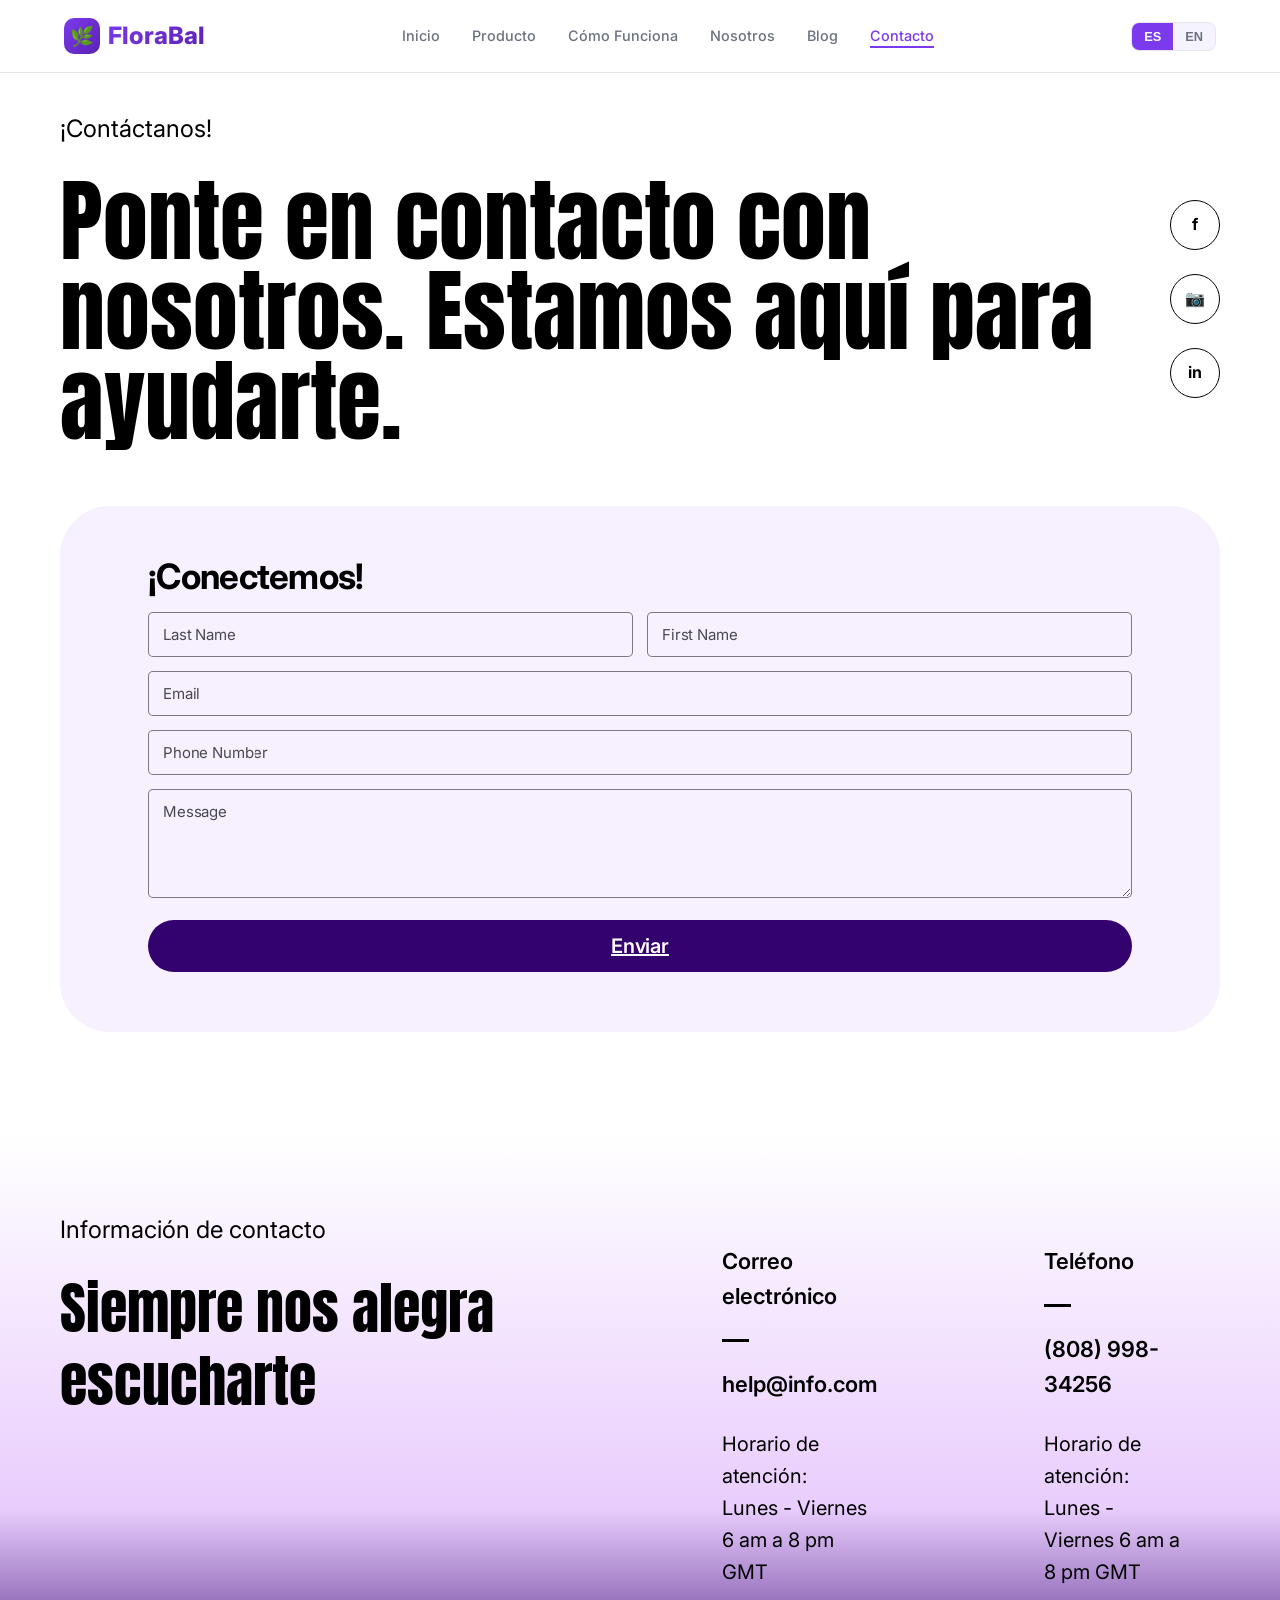
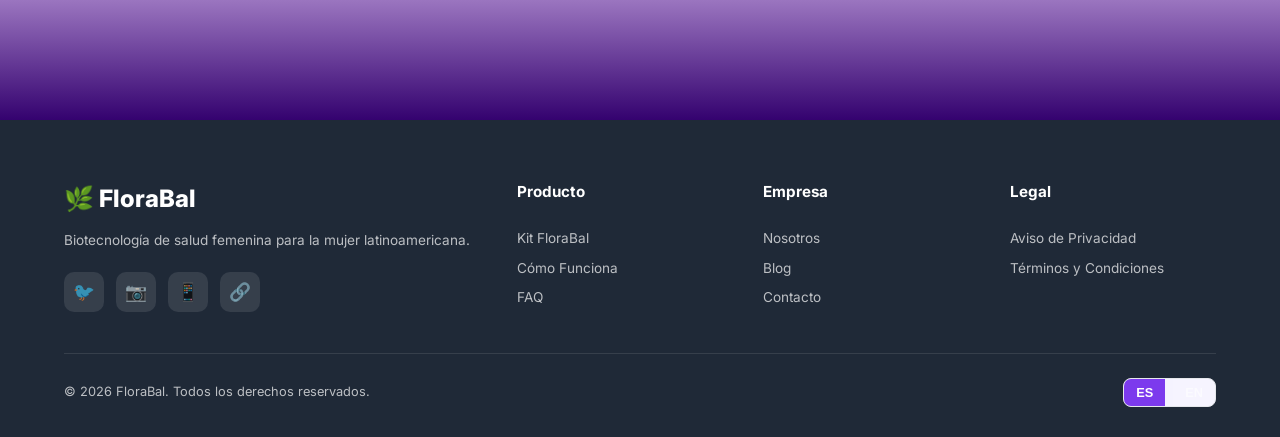
==== commit 9b4456cb: "Align contact page header and footer with shared site layout Agent-Logs-Url: https://github.com/Regi" ====
--- a/contact.html
+++ b/contact.html
@@ -9,27 +9,27 @@
 </head>
 <body class="contact-page">
 
-  <!-- PILL HEADER -->
-  <header class="pill-header">
-    <nav class="pill-nav">
-      <a href="index.html" class="pill-nav__logo">
-        <span class="pill-nav__logo-icon">&#x1F33F;</span>
-        <span class="pill-nav__logo-text">FloraBal</span>
+  <!-- HEADER -->
+  <header class="header">
+    <nav class="nav container">
+      <a href="index.html" class="nav__logo">
+        <div class="logo-icon">&#x1F33F;</div>
+        <span>FloraBal</span>
       </a>
-      <ul class="pill-nav__links">
-        <li><a href="about.html"><span data-lang-es>Nosotros</span><span data-lang-en>Who we are</span></a></li>
-        <li><a href="how-it-works.html"><span data-lang-es>Cómo Funciona</span><span data-lang-en>How it works</span></a></li>
-        <li><a href="contact.html" class="is-active"><span data-lang-es>Contacto</span><span data-lang-en>Contact</span></a></li>
-        <li><a href="blog.html">Blog</a></li>
+      <ul class="nav__links">
+        <li><a href="index.html" class="nav__link"><span data-lang-es>Inicio</span><span data-lang-en>Home</span></a></li>
+        <li><a href="product.html" class="nav__link"><span data-lang-es>Producto</span><span data-lang-en>Product</span></a></li>
+        <li><a href="how-it-works.html" class="nav__link"><span data-lang-es>Cómo Funciona</span><span data-lang-en>How It Works</span></a></li>
+        <li><a href="about.html" class="nav__link"><span data-lang-es>Nosotros</span><span data-lang-en>About Us</span></a></li>
+        <li><a href="blog.html" class="nav__link">Blog</a></li>
+        <li><a href="contact.html" class="nav__link active"><span data-lang-es>Contacto</span><span data-lang-en>Contact</span></a></li>
       </ul>
-      <div class="pill-lang">
-        <span class="pill-lang__flag" aria-hidden="true">&#x1F1EC;&#x1F1E7;</span>
-        <span class="pill-lang__text"><span data-lang-es>Español</span><span data-lang-en>English</span></span>
-        <span class="pill-lang__caret" aria-hidden="true">&#x25BE;</span>
-        <div class="pill-lang__menu">
+      <div class="nav__actions">
+        <div class="lang-switcher">
           <button class="lang-btn active" data-lang="es">ES</button>
           <button class="lang-btn" data-lang="en">EN</button>
         </div>
+        <button class="nav__hamburger"><span></span><span></span><span></span></button>
       </div>
     </nav>
   </header>
@@ -137,24 +137,52 @@
       </div>
     </div>
 
-    <!-- FOOTER PILL NAV (sits on top of gradient) -->
-    <nav class="pill-footer-nav">
-      <a href="index.html" class="pill-footer-nav__logo" aria-label="FloraBal">
-        <span>&#x1F33F;</span>
-      </a>
-      <ul class="pill-footer-nav__links">
-        <li><a href="about.html" class="is-active"><span data-lang-es>Nosotros</span><span data-lang-en>Who we are</span></a></li>
-        <li><a href="how-it-works.html"><span data-lang-es>Cómo Funciona</span><span data-lang-en>How it works</span></a></li>
-        <li><a href="contact.html"><span data-lang-es>Contacto</span><span data-lang-en>Contact</span></a></li>
-        <li><a href="blog.html">Blog</a></li>
-      </ul>
-      <div class="pill-footer-nav__lang">
-        <span class="pill-lang__flag" aria-hidden="true">&#x1F1EC;&#x1F1E7;</span>
-        <span><span data-lang-es>Español</span><span data-lang-en>English</span></span>
-        <span aria-hidden="true">&#x25BE;</span>
+  </section>
+
+  <!-- FOOTER -->
+  <footer class="footer">
+    <div class="container">
+      <div class="footer-grid">
+        <div>
+          <div class="footer__brand-name">&#x1F33F; FloraBal</div>
+          <p class="footer__brand-text">
+            <span data-lang-es>Biotecnología de salud femenina para la mujer latinoamericana.</span>
+            <span data-lang-en>Women's health biotechnology for Latin American women.</span>
+          </p>
+          <div class="footer__social">
+            <a href="#" class="footer__social-link">&#x1F426;</a>
+            <a href="#" class="footer__social-link">&#x1F4F7;</a>
+            <a href="#" class="footer__social-link">&#x1F4F1;</a>
+            <a href="#" class="footer__social-link">&#x1F517;</a>
+          </div>
+        </div>
+        <div>
+          <h4 class="footer__heading"><span data-lang-es>Producto</span><span data-lang-en>Product</span></h4>
+          <a href="product.html" class="footer__link"><span data-lang-es>Kit FloraBal</span><span data-lang-en>FloraBal Kit</span></a>
+          <a href="how-it-works.html" class="footer__link"><span data-lang-es>Cómo Funciona</span><span data-lang-en>How It Works</span></a>
+          <a href="#" class="footer__link">FAQ</a>
+        </div>
+        <div>
+          <h4 class="footer__heading"><span data-lang-es>Empresa</span><span data-lang-en>Company</span></h4>
+          <a href="about.html" class="footer__link"><span data-lang-es>Nosotros</span><span data-lang-en>About Us</span></a>
+          <a href="blog.html" class="footer__link">Blog</a>
+          <a href="contact.html" class="footer__link"><span data-lang-es>Contacto</span><span data-lang-en>Contact</span></a>
+        </div>
+        <div>
+          <h4 class="footer__heading">Legal</h4>
+          <a href="#" class="footer__link"><span data-lang-es>Aviso de Privacidad</span><span data-lang-en>Privacy Policy</span></a>
+          <a href="#" class="footer__link"><span data-lang-es>Términos y Condiciones</span><span data-lang-en>Terms & Conditions</span></a>
+        </div>
       </div>
-    </nav>
-  </section>
+      <div class="footer__bottom">
+        <p>&copy; 2026 FloraBal. <span data-lang-es>Todos los derechos reservados.</span><span data-lang-en>All rights reserved.</span></p>
+        <div class="footer__lang-switcher lang-switcher">
+          <button class="lang-btn active" data-lang="es">ES</button>
+          <button class="lang-btn" data-lang="en">EN</button>
+        </div>
+      </div>
+    </div>
+  </footer>
 
   <script src="js/main.js"></script>
 </body>
--- a/css/styles.css
+++ b/css/styles.css
@@ -1664,7 +1664,7 @@
 /* --- Contact Info band (gradient) --- */
 .contact-info-band {
   position: relative;
-  padding: 80px 60px 220px;
+  padding: 80px 60px 100px;
   background: linear-gradient(
     to top,
     #34026f 0%,
@@ -1838,7 +1838,7 @@
   .contact-form-card { padding: 28px 20px 40px; border-radius: 30px; }
   .cf-row { grid-template-columns: 1fr; }
 
-  .contact-info-band { padding: 60px 24px 200px; }
+  .contact-info-band { padding: 60px 24px 80px; }
   .contact-info-band__cards { flex-direction: column; gap: 8px; }
   .info-card { padding: 16px 0; }
 
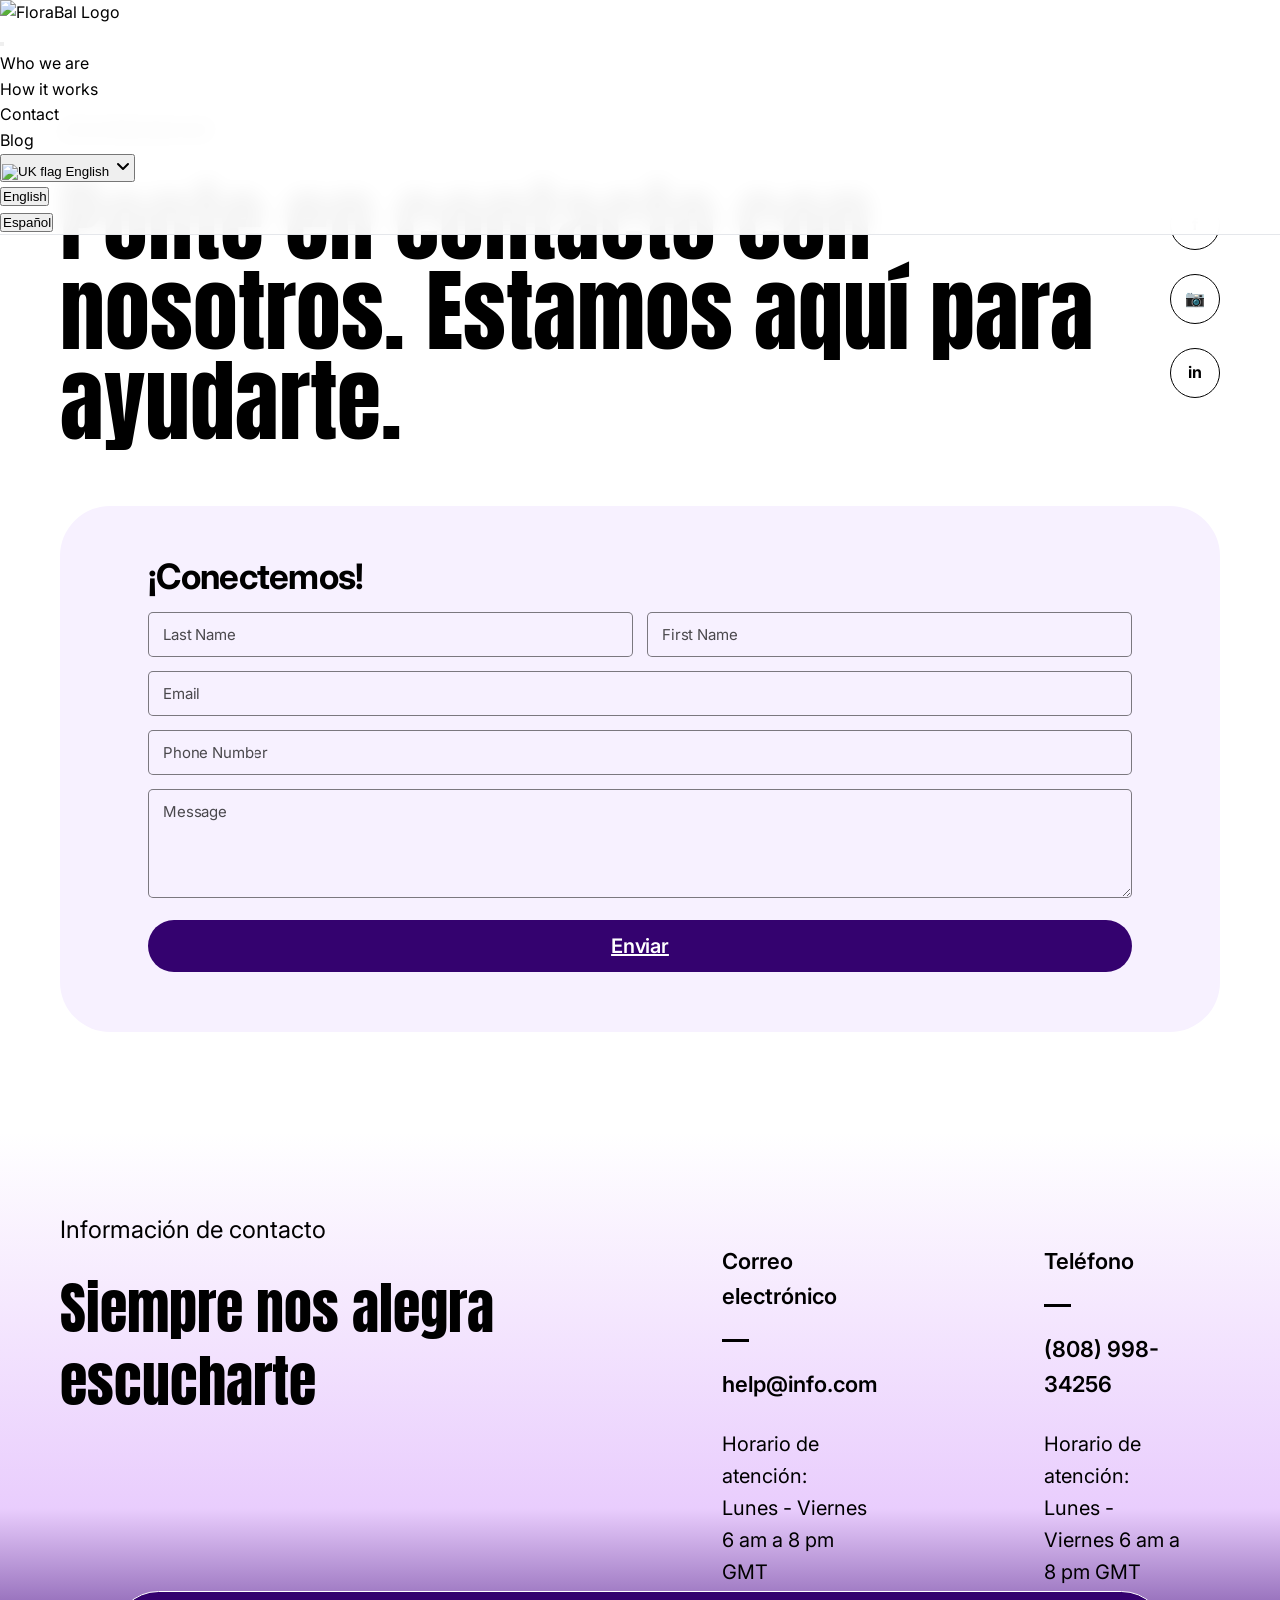
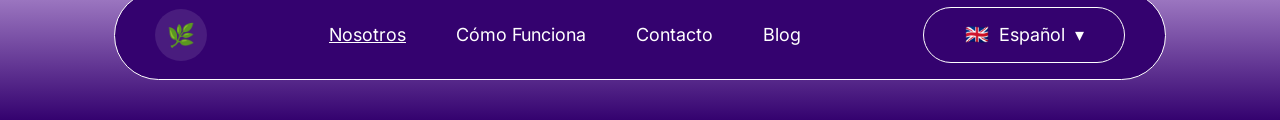
==== commit f9b384f5: "Use homepage header and restore previous contact footer Agent-Logs-Url: https://github.com/Regina988" ====
--- a/contact.html
+++ b/contact.html
@@ -9,30 +9,50 @@
 </head>
 <body class="contact-page">
 
-  <!-- HEADER -->
+  <!-- ===== Header ===== -->
   <header class="header">
-    <nav class="nav container">
-      <a href="index.html" class="nav__logo">
-        <div class="logo-icon">&#x1F33F;</div>
-        <span>FloraBal</span>
+    <nav class="navbar">
+      <!--
+        LOGO: To replace with your own logo image:
+        1. Save your logo as "assets/logo.png" (recommended ~174x44px, transparent PNG)
+        2. Replace the <img> src below with "assets/logo.png"
+        3. Remove the "logo-img-crop" class and add "logo-img-custom" instead
+      -->
+      <a href="index.html" class="nav-logo">
+        <div class="nav-logo-crop">
+          <!-- IMAGE: Header logo — replace src with "assets/logo.png" and remove the crop wrapper -->
+          <img src="https://www.figma.com/api/mcp/asset/7f78518b-f1ac-4896-90ff-1c907b80309f" alt="FloraBal Logo" class="logo-img-crop">
+        </div>
       </a>
-      <ul class="nav__links">
-        <li><a href="index.html" class="nav__link"><span data-lang-es>Inicio</span><span data-lang-en>Home</span></a></li>
-        <li><a href="product.html" class="nav__link"><span data-lang-es>Producto</span><span data-lang-en>Product</span></a></li>
-        <li><a href="how-it-works.html" class="nav__link"><span data-lang-es>Cómo Funciona</span><span data-lang-en>How It Works</span></a></li>
-        <li><a href="about.html" class="nav__link"><span data-lang-es>Nosotros</span><span data-lang-en>About Us</span></a></li>
-        <li><a href="blog.html" class="nav__link">Blog</a></li>
-        <li><a href="contact.html" class="nav__link active"><span data-lang-es>Contacto</span><span data-lang-en>Contact</span></a></li>
-      </ul>
-      <div class="nav__actions">
-        <div class="lang-switcher">
-          <button class="lang-btn active" data-lang="es">ES</button>
-          <button class="lang-btn" data-lang="en">EN</button>
+      <button type="button" class="menu-toggle" data-menu-toggle aria-label="Open navigation menu" aria-expanded="false" aria-controls="primary-navigation">
+        <span></span>
+        <span></span>
+        <span></span>
+      </button>
+      <div class="nav-actions" id="primary-navigation" data-mobile-drawer>
+        <ul class="nav-links">
+          <li><a href="wip.html" data-i18n="nav.whoWeAre">Who we are</a></li>
+          <li><a href="wip.html" data-i18n="nav.howItWorks">How it works</a></li>
+          <li><a href="contact.html" class="active" data-i18n="nav.contact">Contact</a></li>
+          <li><a href="wip.html" data-i18n="nav.blog">Blog</a></li>
+        </ul>
+        <div class="lang-selector" data-lang-selector>
+          <button class="lang-selector-trigger" type="button" data-lang-trigger aria-haspopup="listbox" aria-expanded="false" aria-label="Change language">
+            <img src="" alt="UK flag" class="lang-flag" data-lang-current-flag>
+            <span class="lang-text" data-i18n="lang.current">English</span>
+            <svg class="lang-caret" width="20" height="20" viewBox="0 0 20 20" fill="none">
+              <path d="M5 8L10 13L15 8" stroke="currentColor" stroke-width="2" stroke-linecap="round" stroke-linejoin="round"/>
+            </svg>
+          </button>
+          <ul class="lang-menu" role="listbox" aria-label="Language options">
+            <li><button type="button" class="lang-option" role="option" data-lang-option data-lang="en"><img src="[data-uri]" alt="UK flag" class="lang-flag" data-lang-option-flag data-lang-flag="en"><span class="lang-option-label">English</span></button></li>
+            <li><button type="button" class="lang-option" role="option" data-lang-option data-lang="es"><img src="[data-uri]" alt="Bandera de España" class="lang-flag" data-lang-option-flag data-lang-flag="es"><span class="lang-option-label">Español</span></button></li>
+          </ul>
         </div>
-        <button class="nav__hamburger"><span></span><span></span><span></span></button>
       </div>
     </nav>
   </header>
+  <div class="mobile-nav-overlay" data-mobile-overlay></div>
 
   <!-- HERO -->
   <section class="contact-hero">
@@ -137,52 +157,24 @@
       </div>
     </div>
 
+    <!-- FOOTER PILL NAV (sits on top of gradient) -->
+    <nav class="pill-footer-nav">
+      <a href="index.html" class="pill-footer-nav__logo" aria-label="FloraBal">
+        <span>&#x1F33F;</span>
+      </a>
+      <ul class="pill-footer-nav__links">
+        <li><a href="about.html" class="is-active"><span data-lang-es>Nosotros</span><span data-lang-en>Who we are</span></a></li>
+        <li><a href="how-it-works.html"><span data-lang-es>Cómo Funciona</span><span data-lang-en>How it works</span></a></li>
+        <li><a href="contact.html"><span data-lang-es>Contacto</span><span data-lang-en>Contact</span></a></li>
+        <li><a href="blog.html">Blog</a></li>
+      </ul>
+      <div class="pill-footer-nav__lang">
+        <span class="pill-lang__flag" aria-hidden="true">&#x1F1EC;&#x1F1E7;</span>
+        <span><span data-lang-es>Español</span><span data-lang-en>English</span></span>
+        <span aria-hidden="true">&#x25BE;</span>
+      </div>
+    </nav>
   </section>
-
-  <!-- FOOTER -->
-  <footer class="footer">
-    <div class="container">
-      <div class="footer-grid">
-        <div>
-          <div class="footer__brand-name">&#x1F33F; FloraBal</div>
-          <p class="footer__brand-text">
-            <span data-lang-es>Biotecnología de salud femenina para la mujer latinoamericana.</span>
-            <span data-lang-en>Women's health biotechnology for Latin American women.</span>
-          </p>
-          <div class="footer__social">
-            <a href="#" class="footer__social-link">&#x1F426;</a>
-            <a href="#" class="footer__social-link">&#x1F4F7;</a>
-            <a href="#" class="footer__social-link">&#x1F4F1;</a>
-            <a href="#" class="footer__social-link">&#x1F517;</a>
-          </div>
-        </div>
-        <div>
-          <h4 class="footer__heading"><span data-lang-es>Producto</span><span data-lang-en>Product</span></h4>
-          <a href="product.html" class="footer__link"><span data-lang-es>Kit FloraBal</span><span data-lang-en>FloraBal Kit</span></a>
-          <a href="how-it-works.html" class="footer__link"><span data-lang-es>Cómo Funciona</span><span data-lang-en>How It Works</span></a>
-          <a href="#" class="footer__link">FAQ</a>
-        </div>
-        <div>
-          <h4 class="footer__heading"><span data-lang-es>Empresa</span><span data-lang-en>Company</span></h4>
-          <a href="about.html" class="footer__link"><span data-lang-es>Nosotros</span><span data-lang-en>About Us</span></a>
-          <a href="blog.html" class="footer__link">Blog</a>
-          <a href="contact.html" class="footer__link"><span data-lang-es>Contacto</span><span data-lang-en>Contact</span></a>
-        </div>
-        <div>
-          <h4 class="footer__heading">Legal</h4>
-          <a href="#" class="footer__link"><span data-lang-es>Aviso de Privacidad</span><span data-lang-en>Privacy Policy</span></a>
-          <a href="#" class="footer__link"><span data-lang-es>Términos y Condiciones</span><span data-lang-en>Terms & Conditions</span></a>
-        </div>
-      </div>
-      <div class="footer__bottom">
-        <p>&copy; 2026 FloraBal. <span data-lang-es>Todos los derechos reservados.</span><span data-lang-en>All rights reserved.</span></p>
-        <div class="footer__lang-switcher lang-switcher">
-          <button class="lang-btn active" data-lang="es">ES</button>
-          <button class="lang-btn" data-lang="en">EN</button>
-        </div>
-      </div>
-    </div>
-  </footer>
 
   <script src="js/main.js"></script>
 </body>
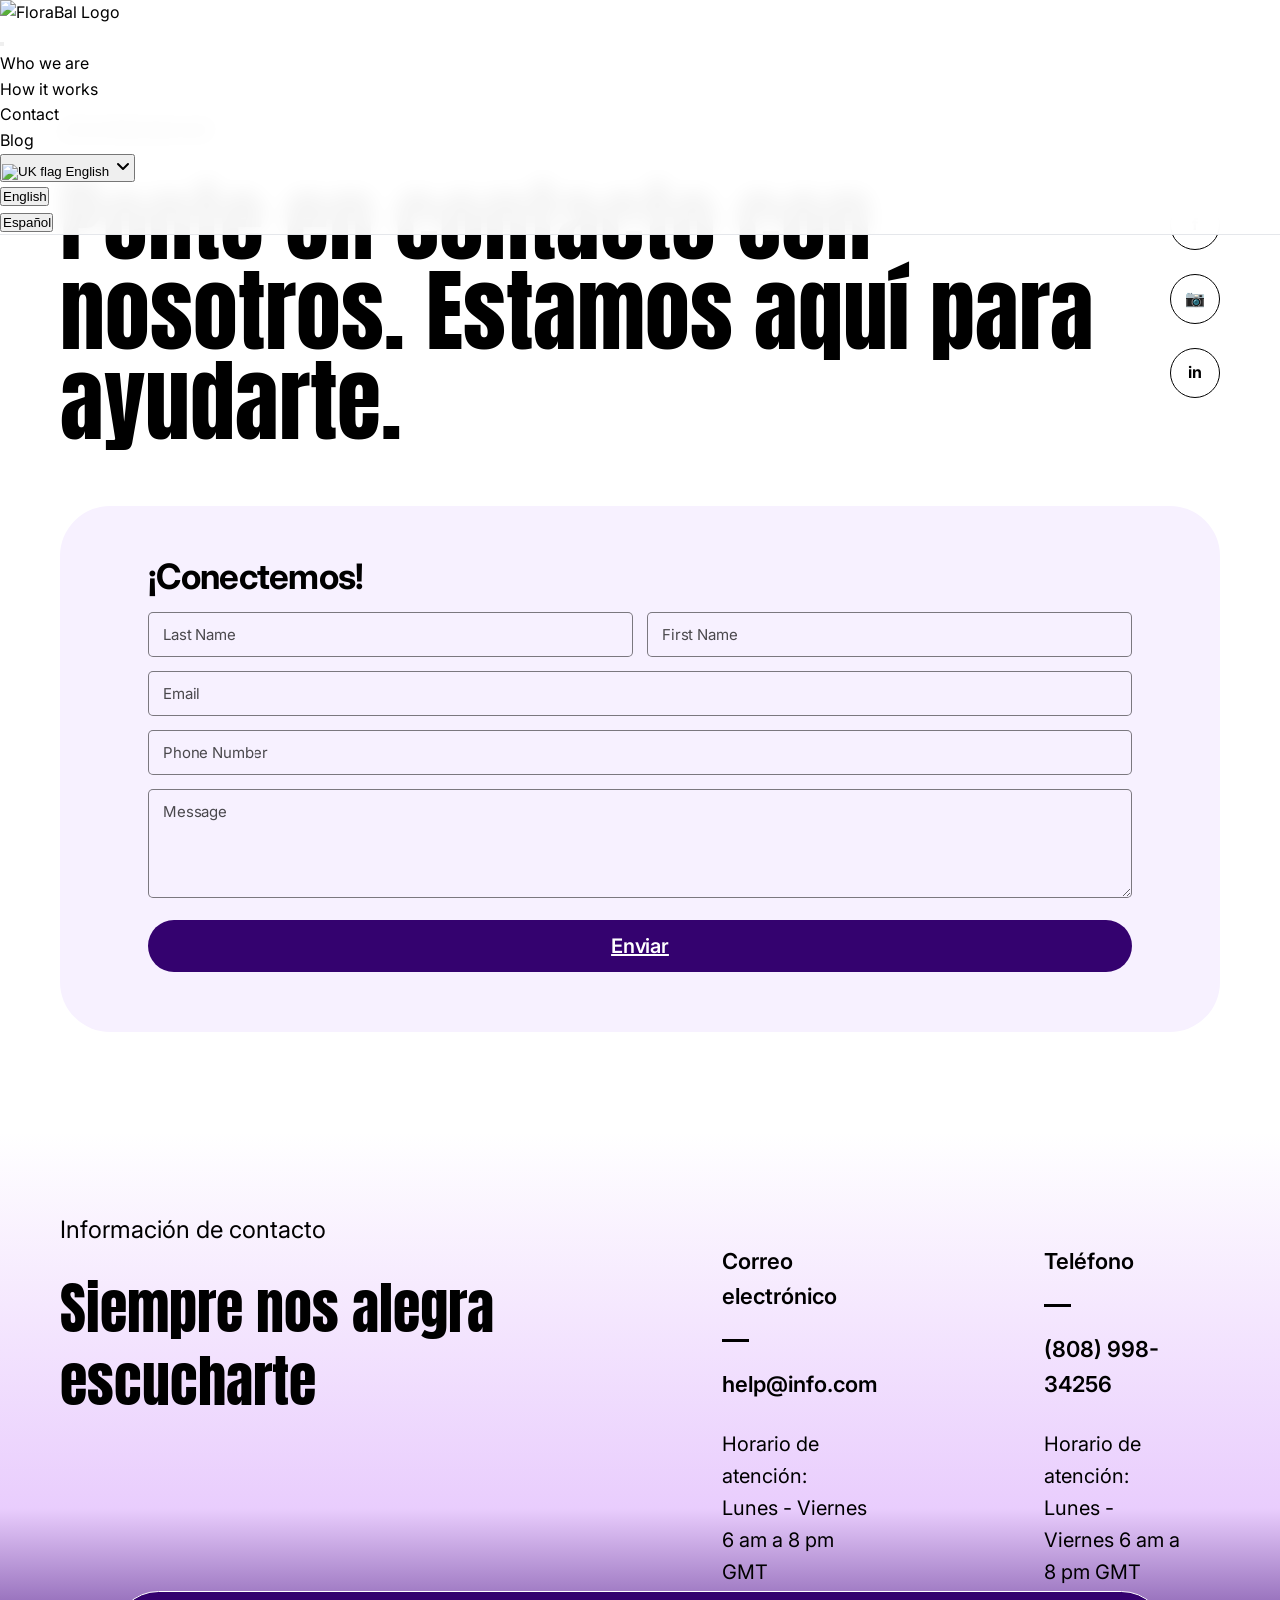
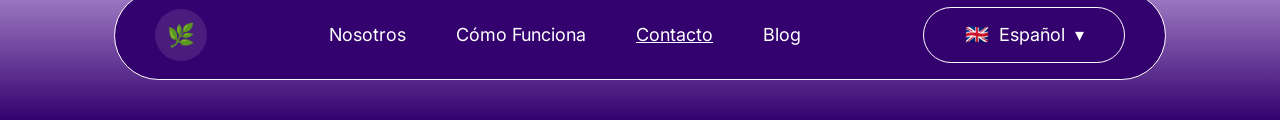
==== commit 6ad6c1cf: "Fix active footer link on contact page Agent-Logs-Url: https://github.com/Regina988/FloraBal/session" ====
--- a/contact.html
+++ b/contact.html
@@ -163,9 +163,9 @@
         <span>&#x1F33F;</span>
       </a>
       <ul class="pill-footer-nav__links">
-        <li><a href="about.html" class="is-active"><span data-lang-es>Nosotros</span><span data-lang-en>Who we are</span></a></li>
+        <li><a href="about.html"><span data-lang-es>Nosotros</span><span data-lang-en>Who we are</span></a></li>
         <li><a href="how-it-works.html"><span data-lang-es>Cómo Funciona</span><span data-lang-en>How it works</span></a></li>
-        <li><a href="contact.html"><span data-lang-es>Contacto</span><span data-lang-en>Contact</span></a></li>
+        <li><a href="contact.html" class="is-active"><span data-lang-es>Contacto</span><span data-lang-en>Contact</span></a></li>
         <li><a href="blog.html">Blog</a></li>
       </ul>
       <div class="pill-footer-nav__lang">
